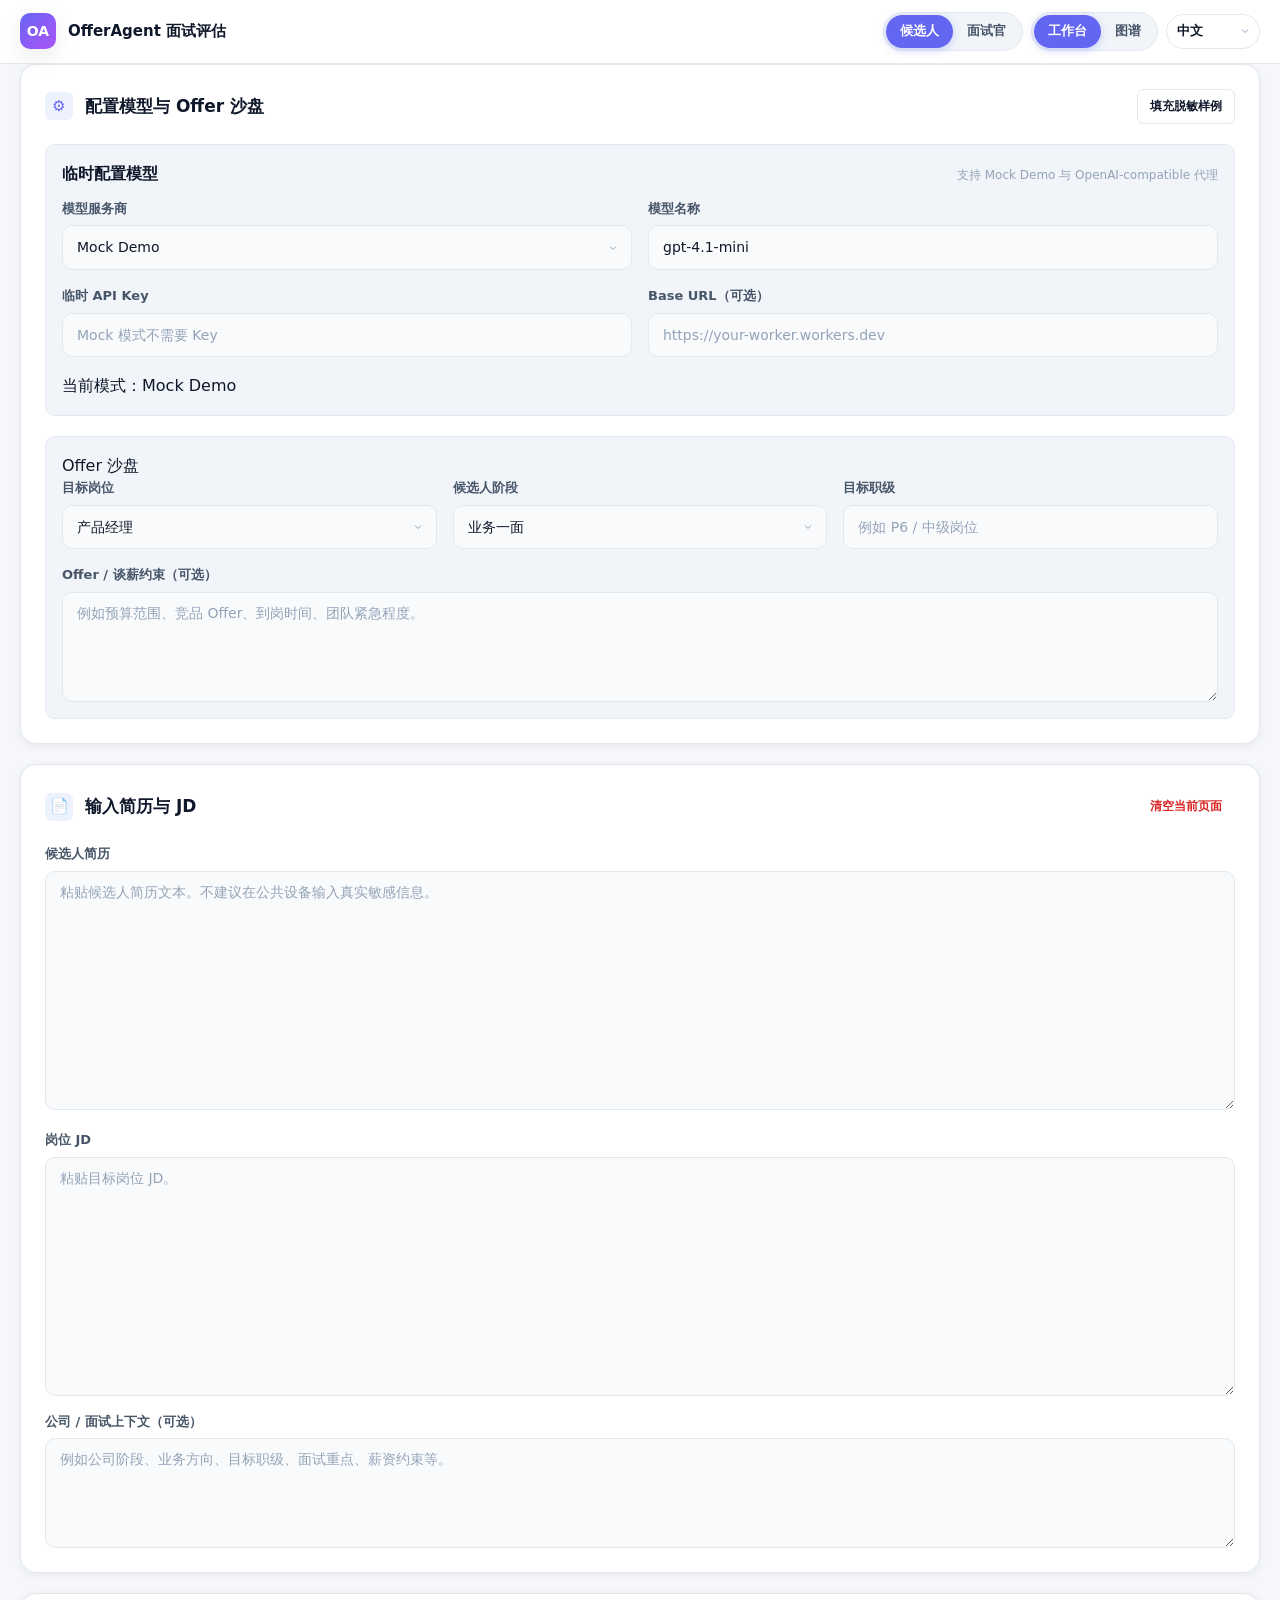
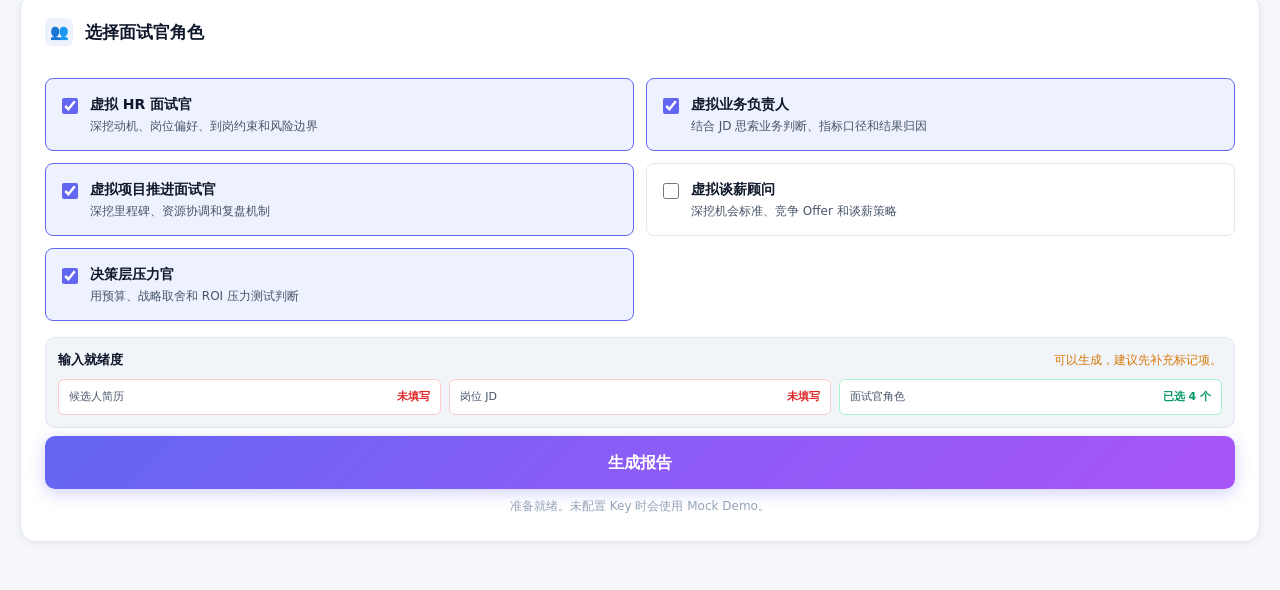
==== apps/web/index.html @ 9bee2e74 "fix: complete unified language projection" ====
<!doctype html>
<html lang="zh-CN" data-theme="light">
  <head>
    <meta charset="utf-8" />
    <meta name="viewport" content="width=device-width, initial-scale=1" />
    <title>OfferAgent 面试评估</title>
    <meta
      name="description"
      content="OfferAgent redesigned workspace for candidate preparation, interviewer evaluation, evidence graph, virtual committee, feedback, and offer simulation."
    />
    <link rel="stylesheet" href="./styles.css?v=web-20260710-4" />
  </head>
  <body data-page-mode="candidate">
    <div class="app page view-workbench">
      <header class="header">
        <div class="header-brand brand">
          <div class="header-logo brand-mark">OA</div>
          <div class="header-title">
            <strong>OfferAgent 面试评估</strong>
            <span>Offer 沙盘 + 面试官视角库</span>
          </div>
        </div>

        <div class="header-actions">
          <div class="segmented audience-switch" role="tablist" aria-label="受众">
            <button class="active" type="button" data-audience-mode="candidate" aria-selected="true">候选人</button>
            <button type="button" data-audience-mode="interviewer" aria-selected="false">面试官</button>
          </div>
          <div class="segmented view-switch" role="tablist" aria-label="工作区视图">
            <button class="active" type="button" data-workspace-view="workbench" aria-selected="true">工作台</button>
            <button type="button" data-workspace-view="graph" aria-selected="false">图谱</button>
          </div>
          <label class="language-switch" aria-label="语言">
            <select id="language" class="lang-select">
              <option value="zh">中文</option>
              <option value="en">English</option>
            </select>
          </label>
        </div>
      </header>

      <main class="main-content" id="mainContent">
        <section class="primary-col config-view" id="configView" aria-label="工作台">
          <div class="card config-card" id="step1Card">
            <div class="card-header">
              <div class="card-header-left">
                <div class="card-step-badge section-icon-badge" aria-hidden="true">⚙</div>
                <div>
                  <div class="card-title" id="config-card-title">配置模型与 Offer 沙盘</div>
                  <div class="card-subtitle" id="config-card-subtitle">选择模型服务，设置岗位目标、阶段和谈薪约束</div>
                </div>
              </div>
              <button id="mockBtn" class="btn btn-secondary btn-sm" type="button">填充脱敏样例</button>
            </div>
            <div class="card-body">
              <div class="model-sandbox-grid">
                <section class="sub-card config-panel" aria-label="临时配置模型">
                  <div class="model-panel-head">
                    <span id="config-title">临时配置模型</span>
                    <small id="config-panel-hint">支持 Mock Demo 与 OpenAI-compatible 代理</small>
                  </div>
                  <div class="form-row cols-2 compact-fields">
                    <label class="field">
                      <span class="field-label">模型服务商</span>
                      <select class="field-select" id="provider">
                        <option value="mock">Mock Demo</option>
                        <option value="openai">OpenAI 官方接口</option>
                        <option value="deepseek">DeepSeek 官方接口</option>
                        <option value="qwen">通义千问 / DashScope</option>
                        <option value="kimi">Kimi / Moonshot</option>
                        <option value="custom">代理 / 自定义接口</option>
                      </select>
                    </label>
                    <label class="field">
                      <span class="field-label">模型名称</span>
                      <input class="field-input" id="model" type="text" value="gpt-4.1-mini" autocomplete="off" />
                    </label>
                    <label class="field">
                      <span class="field-label">临时 API Key</span>
                      <input class="field-input" id="apiKey" type="password" placeholder="Mock 模式不需要 Key" autocomplete="off" spellcheck="false" />
                    </label>
                    <label class="field">
                      <span class="field-label">Base URL（可选）</span>
                      <input class="field-input" id="baseUrl" type="url" placeholder="https://your-worker.workers.dev" autocomplete="off" spellcheck="false" />
                    </label>
                  </div>
                  <div class="mode-indicator" id="modelMode">当前模式：Mock Demo</div>
                </section>

                <section class="sub-card sandbox-panel sub-panel" aria-label="Offer 沙盘">
                  <div class="sub-panel-head">
                    <span>Offer 沙盘</span>
                    <small>模拟面试推进、录用风险和谈薪约束</small>
                  </div>
                  <div class="form-row cols-3 compact-fields">
                    <label class="field">
                      <span class="field-label">目标岗位</span>
                      <select class="field-select" id="targetRole">
                        <option value="product_manager">产品经理</option>
                        <option value="developer">开发人员</option>
                        <option value="technical_support">技术支持人员</option>
                        <option value="sales">销售人员</option>
                      </select>
                    </label>
                    <label class="field">
                      <span class="field-label">候选人阶段</span>
                      <select class="field-select" id="candidateStage">
                        <option value="初筛">初筛</option>
                        <option value="业务一面" selected>业务一面</option>
                        <option value="业务终面">业务终面</option>
                        <option value="Offer 前">Offer 前</option>
                      </select>
                    </label>
                    <label class="field">
                      <span class="field-label">目标职级</span>
                      <input class="field-input" id="targetLevel" type="text" placeholder="例如 P6 / 中级岗位" autocomplete="off" />
                    </label>
                  </div>
                  <label class="field">
                    <span class="field-label">Offer / 谈薪约束（可选）</span>
                    <textarea class="field-textarea" id="offerConstraints" rows="3" placeholder="例如预算范围、竞品 Offer、到岗时间、团队紧急程度。"></textarea>
                  </label>
                </section>
              </div>
            </div>
          </div>

          <div class="card input-card" id="step2Card">
            <div class="card-header">
              <div class="card-header-left">
                <div class="card-step-badge section-icon-badge" aria-hidden="true">📄</div>
                <div>
                  <div class="card-title" id="input-title">输入简历与 JD</div>
                  <div class="card-subtitle" id="input-card-subtitle">候选人简历与岗位 JD 左右布局，便于对照补充</div>
                </div>
              </div>
              <button id="clearBtn" class="btn btn-ghost btn-sm btn-danger" type="button">清空当前页面</button>
            </div>
            <div class="card-body">
              <div class="resume-jd-grid">
                <label class="field">
                  <span class="field-label">候选人简历</span>
                  <textarea class="field-textarea tall" id="resume" rows="10" placeholder="粘贴候选人简历文本。不建议在公共设备输入真实敏感信息。"></textarea>
                </label>
                <label class="field">
                  <span class="field-label">岗位 JD</span>
                  <textarea class="field-textarea tall" id="jobDescription" rows="10" placeholder="粘贴目标岗位 JD。"></textarea>
                </label>
              </div>
              <label class="field context-field">
                <span class="field-label">公司 / 面试上下文（可选）</span>
                <textarea class="field-textarea" id="companyContext" rows="3" placeholder="例如公司阶段、业务方向、目标职级、面试重点、薪资约束等。"></textarea>
              </label>
            </div>
          </div>

          <div class="card skill-card-wrap" id="step3Card">
            <div class="card-header">
              <div class="card-header-left">
                <div class="card-step-badge section-icon-badge" aria-hidden="true">👥</div>
                <div>
                  <div class="card-title" id="skill-card-title">选择面试官角色</div>
                  <div class="card-subtitle" id="skill-card-subtitle">勾选需要参与评估的虚拟面试官，不同角色提供不同视角的追问</div>
                </div>
              </div>
            </div>
            <div class="card-body">
              <div class="skill-grid" id="skillGrid">
                <label class="skill-card skill-card-item selected"><input class="skill-toggle" type="checkbox" value="hr" checked /><span class="skill-card-body"><strong>虚拟 HR 面试官</strong><small>深挖动机、岗位偏好、到岗约束和风险边界</small></span></label>
                <label class="skill-card skill-card-item selected"><input class="skill-toggle" type="checkbox" value="business" checked /><span class="skill-card-body"><strong>虚拟业务负责人</strong><small>结合 JD 思索业务判断、指标口径和结果归因</small></span></label>
                <label class="skill-card skill-card-item selected"><input class="skill-toggle" type="checkbox" value="project" checked /><span class="skill-card-body"><strong>虚拟项目推进面试官</strong><small>深挖里程碑、资源协调和复盘机制</small></span></label>
                <label class="skill-card skill-card-item"><input class="skill-toggle" type="checkbox" value="negotiation" /><span class="skill-card-body"><strong>虚拟谈薪顾问</strong><small>深挖机会标准、竞争 Offer 和谈薪策略</small></span></label>
                <label class="skill-card skill-card-item selected"><input class="skill-toggle" type="checkbox" value="decision" checked /><span class="skill-card-body"><strong>决策层压力官</strong><small>用预算、战略取舍和 ROI 压力测试判断</small></span></label>
              </div>
              <div class="generate-row">
                <div id="inputReadiness" class="input-readiness" aria-live="polite"></div>
                <button id="generateBtn" class="btn btn-primary btn-lg" type="button">生成报告</button>
                <p id="status" class="status" role="status">准备就绪。未配置 Key 时会使用 Mock Demo。</p>
              </div>
            </div>
          </div>
        </section>

        <section class="primary-col results-view" id="resultsView" aria-label="图谱与报告" style="display:none">
          <div class="tabs result-tabs" id="resultTabs" role="tablist" aria-label="结果视图">
            <button class="tab-btn active" type="button" data-result-view="report" aria-selected="true"><span class="tab-icon" aria-hidden="true">📝</span><span class="tab-label">报告预览</span></button>
            <button class="tab-btn" type="button" data-result-view="graph" aria-selected="false"><span class="tab-icon" aria-hidden="true">🔗</span><span class="tab-label">证据图谱</span></button>
            <button class="tab-btn" type="button" data-result-view="panel" aria-selected="false"><span class="tab-icon" aria-hidden="true">💬</span><span class="tab-label">虚拟委员会</span></button>
            <button class="tab-btn" type="button" data-result-view="summary" aria-selected="false"><span class="tab-icon" aria-hidden="true">📊</span><span class="tab-label">结果摘要</span></button>
          </div>

          <div class="results-grid">
            <section class="card result-panel report-panel active" data-panel="report" aria-labelledby="report-title">
              <div class="card-header report-head">
                <div class="card-header-left">
                  <div class="card-step-badge icon-badge" aria-hidden="true">📝</div>
                  <div>
                    <div class="card-title" id="report-title">评估报告</div>
                    <div class="card-subtitle">可从图谱节点、委员会发言弹窗追溯到报告段落</div>
                  </div>
                </div>
                <span id="runBadge" class="badge badge-info">尚未生成</span>
              </div>
              <div id="reportProgress" class="stream-progress report-progress" aria-label="报告生成进度"></div>
              <article id="report" class="report report-content empty" aria-live="polite">
                <div class="empty-state">
                  <span class="empty-mark">OA</span>
                  <h3>等待生成评估报告</h3>
                  <p>点击生成报告后会立即切换到图谱页面，生成完成后自动补齐报告、图谱、委员会和评分表。</p>
                </div>
              </article>
            </section>

            <section class="card result-panel graph-panel" data-panel="graph" aria-labelledby="graph-title">
              <div class="card-header graph-head">
                <div class="card-header-left">
                  <div class="card-step-badge icon-badge" aria-hidden="true">🔗</div>
                  <div>
                    <div class="card-title" id="graph-title">证据关系图谱</div>
                    <div class="card-subtitle">节点点击使用弹窗查看详情，并保留报告追溯能力</div>
                  </div>
                </div>
              </div>
              <section id="evidenceGraph" class="evidence-graph empty" aria-label="证据关系图谱"></section>
            </section>

            <section class="card result-panel panel-panel" data-panel="panel" aria-labelledby="virtual-panel-title">
              <div class="card-header">
                <div class="card-header-left">
                  <div class="card-step-badge icon-badge" aria-hidden="true">💬</div>
                  <div>
                    <div class="card-title" id="virtual-panel-title">虚拟委员会</div>
                    <div class="card-subtitle">纯文本流式讨论，发言和主持人总结可追溯</div>
                  </div>
                </div>
                <em id="virtualPanelChatStatus" class="badge badge-info">Waiting</em>
              </div>
              <div id="virtualPanelChat" class="virtual-panel-chat-body" aria-live="polite"></div>
            </section>

            <section class="card result-panel summary-panel" data-panel="summary" aria-labelledby="decision-summary-title">
              <div class="card-header">
                <div class="card-header-left">
                  <div class="card-step-badge icon-badge" aria-hidden="true">📊</div>
                  <div>
                    <div class="card-title" id="decision-summary-title">结果摘要</div>
                    <div class="card-subtitle">Offer 概率、证据缺口、反馈影响和阶段状态</div>
                  </div>
                </div>
                <div class="top-export-bar summary-export-actions" aria-label="导出报告">
                  <button id="downloadMdBtn" class="btn btn-secondary btn-sm" type="button" disabled hidden>导出候选人报告</button>
                  <button id="downloadInterviewerBtn" class="btn btn-secondary btn-sm" type="button" disabled hidden>导出面试官报告</button>
                  <button id="downloadOfferBtn" class="btn btn-secondary btn-sm" type="button" disabled hidden>导出 Offer 推演</button>
                </div>
              </div>
              <div id="decisionSummary" class="decision-summary empty" aria-live="polite"></div>
            </section>
          </div>
        </section>

        <aside class="secondary-col" id="sidebar" aria-label="侧边栏">
          <section class="card scorecard-card" id="scorecardCard" aria-labelledby="interviewer-scorecard-title">
            <div class="card-header compact-header">
              <div class="card-header-left">
                <div class="card-step-badge section-icon-badge" aria-hidden="true">📋</div>
                <div class="card-title" id="interviewer-scorecard-title">面试官评分表</div>
              </div>
              <span id="interviewerScorecardStatus" class="badge badge-info">待生成</span>
            </div>
            <div id="interviewerScorecard" class="interviewer-scorecard empty" aria-live="polite"></div>
          </section>

          <section class="card feedback-panel" id="feedbackCard" aria-labelledby="feedback-title">
            <div class="card-header compact-header">
              <div class="card-header-left">
                <div class="card-step-badge section-icon-badge feedback-icon-badge" aria-hidden="true">✍</div>
                <div>
                  <div class="card-title" id="feedback-title">人工反馈</div>
                </div>
              </div>
              <span class="badge badge-warn run-badge">仅当前页面有效</span>
            </div>
            <div class="feedback-form">
              <div class="form-row cols-2 compact-fields">
                <label class="field"><span class="field-label">是否同意系统判断</span><select class="field-select" id="feedbackAgreement"><option value="未反馈">未反馈</option><option value="同意">同意</option><option value="部分同意">部分同意</option><option value="不同意">不同意</option></select></label>
                <label class="field"><span class="field-label">追问是否可采用</span><select class="field-select" id="feedbackQuestionUse"><option value="未反馈">未反馈</option><option value="采用">采用</option><option value="改写采用">改写采用</option><option value="未采用">未采用</option></select></label>
                <label class="field"><span class="field-label">不同意原因</span><select class="field-select" id="feedbackDisagreementReason"><option value="未反馈">未反馈</option><option value="证据不足">证据不足</option><option value="权重不同">权重不同</option><option value="岗位理解不同">岗位理解不同</option><option value="系统误判">系统误判</option></select></label>
                <label class="field"><span class="field-label">证据是否充分</span><select class="field-select" id="feedbackEvidenceSufficiency"><option value="未反馈">未反馈</option><option value="充分">充分</option><option value="部分充分">部分充分</option><option value="不充分">不充分</option></select></label>
                <label class="field wide-field"><span class="field-label">面试后是否验证风险</span><select class="field-select" id="feedbackRiskValidation"><option value="未反馈">未反馈</option><option value="已证实">已证实</option><option value="已推翻">已推翻</option><option value="仍待验证">仍待验证</option></select></label>
              </div>
              <div class="feedback-notes-row">
                <label class="field feedback-notes"><span class="field-label">人工补充意见</span><textarea class="field-textarea" id="feedbackNotes" rows="4" placeholder="记录面试官的人工判断、新风险或需要写入报告的问题。"></textarea></label>
                <button id="appendFeedbackBtn" class="btn btn-primary feedback-append-btn" type="button" disabled>把反馈写入报告</button>
              </div>
            </div>
          </section>
        </aside>
      </main>
    </div>

    <script src="./src/domain-data.js?v=web-20260710-2"></script>
    <script src="./src/skill-registry.js?v=web-20260710-1"></script>
    <script src="./src/run-cache.js?v=web-20260710-2"></script>
    <script src="./src/input-readiness.js?v=web-20260710-1"></script>
    <script src="./src/i18n.js?v=web-20260710-5"></script>
    <script src="./src/localization-mappers.js?v=web-20260710-4"></script>
    <script src="./src/virtual-panel.js?v=web-20260710-2"></script>
    <script src="./src/evidence-graph.js?v=web-20260710-2"></script>
    <script src="./src/localized-run-view.js?v=web-20260710-5"></script>
    <script src="./src/graph-view.js?v=web-20260710-4"></script>
    <script src="./src/panel-view.js?v=web-20260710-1"></script>
    <script src="./src/report-builders.js?v=web-20260710-3"></script>
    <script src="./src/reports-view.js?v=web-20260710-5"></script>
    <script src="./src/model-client.js?v=web-20260710-6"></script>
    <script src="./src/report-export-template.js?v=web-20260710-2"></script>
    <script src="./src/pdf-export.js?v=web-20260710-1"></script>
    <script src="./src/feedback-engine.js?v=web-20260710-1"></script>
    <script src="./src/assessment-rules.js?v=web-20260710-1"></script>
    <script src="./src/report-content-helpers.js?v=web-20260710-2"></script>
    <script src="./src/evaluation-engine.js?v=web-20260710-1"></script>
    <script src="./app.js?v=web-20260710-18"></script>
  </body>
</html>
---- apps/web/styles.css ----
﻿/* ============= DESIGN TOKENS ============= */
    :root {
      --font-sans: Inter, ui-sans-serif, system-ui, -apple-system, "Microsoft YaHei", sans-serif;
      --font-mono: "SF Mono", "Cascadia Code", "Fira Code", monospace;
      
      /* Spacing */
      --space-1: 4px; --space-2: 8px; --space-3: 12px; --space-4: 16px;
      --space-5: 20px; --space-6: 24px; --space-8: 32px; --space-10: 40px; --space-12: 48px;
      
      /* Radius */
      --radius-sm: 6px; --radius-md: 10px; --radius-lg: 16px; --radius-xl: 20px; --radius-full: 999px;
      
      /* Shadows */
      --shadow-xs: 0 1px 2px rgba(0,0,0,0.04);
      --shadow-sm: 0 2px 8px rgba(0,0,0,0.06);
      --shadow-md: 0 8px 24px rgba(0,0,0,0.08);
      --shadow-lg: 0 16px 48px rgba(0,0,0,0.1);

      /* Default light theme. The static app does not run the template's inline theme manager. */
      --bg: #f5f7fb;
      --bg-card: #ffffff;
      --bg-card-hover: #fafbfd;
      --bg-input: #f8fafc;
      --bg-subtle: #f1f5f9;
      --bg-overlay: rgba(255,255,255,0.92);
      --text: #0f172a;
      --text-secondary: #475569;
      --text-muted: #94a3b8;
      --border: #e2e8f0;
      --border-focus: #6366f1;
      --accent: #6366f1;
      --accent-hover: #4f46e5;
      --accent-soft: #eef2ff;
      --success: #059669;
      --success-soft: #ecfdf5;
      --warn: #d97706;
      --warn-soft: #fffbeb;
      --danger: #dc2626;
      --danger-soft: #fef2f2;
      --info: #0284c7;
      --info-soft: #f0f9ff;
      --gradient-brand: linear-gradient(135deg, #6366f1 0%, #8b5cf6 50%, #a855f7 100%);
      --gradient-card: linear-gradient(135deg, #f8fafc 0%, #f1f5f9 100%);
    }

    /* Light Theme */
    [data-theme="light"] {
      --bg: #f5f7fb;
      --bg-card: #ffffff;
      --bg-card-hover: #fafbfd;
      --bg-input: #f8fafc;
      --bg-subtle: #f1f5f9;
      --bg-overlay: rgba(255,255,255,0.92);
      --text: #0f172a;
      --text-secondary: #475569;
      --text-muted: #94a3b8;
      --border: #e2e8f0;
      --border-focus: #6366f1;
      --accent: #6366f1;
      --accent-hover: #4f46e5;
      --accent-soft: #eef2ff;
      --success: #059669;
      --success-soft: #ecfdf5;
      --warn: #d97706;
      --warn-soft: #fffbeb;
      --danger: #dc2626;
      --danger-soft: #fef2f2;
      --info: #0284c7;
      --info-soft: #f0f9ff;
      --gradient-brand: linear-gradient(135deg, #6366f1 0%, #8b5cf6 50%, #a855f7 100%);
      --gradient-card: linear-gradient(135deg, #f8fafc 0%, #f1f5f9 100%);
    }

    /* Dark Theme */
    [data-theme="dark"] {
      --bg: #0b0f19;
      --bg-card: #1a2236;
      --bg-card-hover: #243049;
      --bg-input: #141b2d;
      --bg-subtle: #202b42;
      --bg-overlay: rgba(10,14,23,0.96);
      --text: #ffffff;
      --text-secondary: #e2e8f0;
      --text-muted: #b0b8c7;
      --border: #475569;
      --border-focus: #a5b4fc;
      --accent: #8b9cff;
      --accent-hover: #a5b4fc;
      --accent-soft: rgba(139,156,255,0.20);
      --success: #4ade80;
      --success-soft: rgba(74,222,128,0.18);
      --warn: #fbbf24;
      --warn-soft: rgba(251,191,36,0.18);
      --danger: #fb7185;
      --danger-soft: rgba(251,113,133,0.18);
      --info: #7dd3fc;
      --info-soft: rgba(125,211,252,0.18);
      --gradient-brand: linear-gradient(135deg, #8b9cff 0%, #b794f6 50%, #d8b4fe 100%);
      --gradient-card: linear-gradient(135deg, #1a2236 0%, #243049 100%);
    }

    @media (prefers-color-scheme: dark) {
      :root:not([data-theme="light"]) {
        --bg: #0b0f19;
        --bg-card: #1a2236;
        --bg-card-hover: #243049;
        --bg-input: #141b2d;
        --bg-subtle: #202b42;
        --bg-overlay: rgba(10,14,23,0.96);
        --text: #ffffff;
        --text-secondary: #e2e8f0;
        --text-muted: #b0b8c7;
        --border: #475569;
        --border-focus: #a5b4fc;
        --accent: #8b9cff;
        --accent-hover: #a5b4fc;
        --accent-soft: rgba(139,156,255,0.20);
        --success: #4ade80;
        --success-soft: rgba(74,222,128,0.18);
        --warn: #fbbf24;
        --warn-soft: rgba(251,191,36,0.18);
        --danger: #fb7185;
        --danger-soft: rgba(251,113,133,0.18);
        --info: #7dd3fc;
        --info-soft: rgba(125,211,252,0.18);
        --gradient-brand: linear-gradient(135deg, #8b9cff 0%, #b794f6 50%, #d8b4fe 100%);
        --gradient-card: linear-gradient(135deg, #1a2236 0%, #243049 100%);
      }
    }

    /* ============= RESET & BASE ============= */
    *, *::before, *::after { box-sizing: border-box; margin: 0; padding: 0; }
    html { scroll-behavior: smooth; }
    body {
      font-family: var(--font-sans);
      background: var(--bg);
      color: var(--text);
      line-height: 1.6;
      min-height: 100vh;
      transition: background 0.3s ease, color 0.3s ease;
    }
    button, input, select, textarea { font: inherit; }
    img, svg { display: block; max-width: 100%; }
    a { color: var(--accent); text-decoration: none; }
    a:hover { text-decoration: underline; }

    /* ============= LAYOUT ============= */
    .app { max-width: 1400px; margin: 0 auto; padding: 0 var(--space-5); }
    
    /* ============= HEADER ============= */
    .header {
      position: sticky; top: 0; z-index: 100;
      display: flex; align-items: center; gap: var(--space-4);
      padding: var(--space-3) var(--space-5);
      margin: 0 calc(-1 * var(--space-5));
      background: var(--bg-overlay);
      backdrop-filter: blur(20px);
      border-bottom: 1px solid var(--border);
      transition: background 0.3s ease;
    }
    .header-brand {
      display: flex; align-items: center; gap: var(--space-3);
      flex-shrink: 0;
    }
    .header-logo {
      width: 36px; height: 36px; border-radius: var(--radius-md);
      background: var(--gradient-brand);
      display: grid; place-items: center;
      color: #fff; font-weight: 900; font-size: 14px;
      box-shadow: 0 4px 12px rgba(99,102,241,0.3);
    }
    .header-title strong { display: block; font-size: 15px; line-height: 1.2; color: var(--text); }
    .header-title span { display: none; }
    
    .header-actions { display: flex; align-items: center; gap: var(--space-2); margin-left: auto; }
    
    /* Theme Toggle */
    .theme-toggle {
      display: inline-flex; align-items: center; background: var(--bg-subtle);
      border: 1px solid var(--border); border-radius: var(--radius-full); padding: 2px;
    }
    .theme-toggle button {
      padding: 6px 10px; border-radius: var(--radius-full); border: 0;
      background: transparent; color: var(--text-secondary); cursor: pointer;
      font-size: 13px; font-weight: 600; transition: all 0.2s ease; display: flex; align-items: center; gap: 4px;
    }
    .theme-toggle button.active { background: var(--bg-card); color: var(--text); box-shadow: var(--shadow-xs); }
    .theme-toggle button:hover:not(.active) { color: var(--text); }

    /* Segmented Controls */
    .segmented {
      display: inline-flex; align-items: center; background: var(--bg-subtle);
      border: 1px solid var(--border); border-radius: var(--radius-full); padding: 2px;
    }
    .segmented button {
      padding: 6px 14px; border-radius: var(--radius-full); border: 0;
      background: transparent; color: var(--text-secondary); cursor: pointer;
      font-size: 13px; font-weight: 600; transition: all 0.2s ease; white-space: nowrap;
    }
    .segmented button.active { background: var(--accent); color: #fff; box-shadow: 0 2px 8px rgba(99,102,241,0.3); }

    .lang-select {
      padding: 6px 28px 6px 10px; border-radius: var(--radius-full); border: 1px solid var(--border);
      background: var(--bg-card); color: var(--text); font-size: 13px; font-weight: 600; cursor: pointer;
      appearance: none; background-image: url("data:image/svg+xml,%3Csvg xmlns='http://www.w3.org/2000/svg' width='12' height='12' viewBox='0 0 24 24' fill='none' stroke='%2394a3b8' stroke-width='2'%3E%3Cpath d='m6 9 6 6 6-6'/%3E%3C/svg%3E");
      background-repeat: no-repeat; background-position: right 8px center;
    }

    /* ============= STEP INDICATOR ============= */
    .steps { display: flex; gap: var(--space-2); padding: var(--space-5) 0 var(--space-4); overflow-x: auto; }
    .step-dot {
      display: flex; align-items: center; gap: var(--space-2); flex-shrink: 0;
      padding: var(--space-2) var(--space-4); border-radius: var(--radius-full);
      background: var(--bg-card); border: 1px solid var(--border); cursor: pointer;
      font-size: 13px; font-weight: 600; color: var(--text-secondary); transition: all 0.2s ease;
    }
    .step-dot .num {
      width: 26px; height: 26px; border-radius: 50%; display: grid; place-items: center;
      background: var(--bg-subtle); color: var(--text-muted); font-size: 12px; font-weight: 800;
      transition: all 0.3s ease;
    }
    .step-dot.active { border-color: var(--accent); color: var(--accent); background: var(--accent-soft); }
    .step-dot.active .num { background: var(--accent); color: #fff; }
    .step-dot.done { border-color: var(--success); color: var(--success); }
    .step-dot.done .num { background: var(--success); color: #fff; }

    /* ============= MAIN CONTENT ============= */
    .main-content { display: grid; grid-template-columns: minmax(0, 1fr) 420px; gap: var(--space-5); padding-bottom: var(--space-12); }
    @media (max-width: 1080px) { .main-content { grid-template-columns: 1fr; } }
    
    .primary-col { display: flex; flex-direction: column; gap: var(--space-5); }
    .secondary-col { display: flex; flex-direction: column; gap: var(--space-5); position: sticky; top: 80px; align-self: start; }
    @media (max-width: 1080px) { .secondary-col { position: static; } }

    /* ============= CARDS ============= */
    .card {
      background: var(--bg-card); border: 1px solid var(--border);
      border-radius: var(--radius-lg); padding: var(--space-6);
      box-shadow: var(--shadow-sm);
      transition: background 0.3s ease, border-color 0.3s ease, box-shadow 0.2s ease;
    }
    .card:hover { box-shadow: var(--shadow-md); }
    .card-header {
      display: flex; align-items: center; justify-content: space-between;
      margin-bottom: var(--space-5); cursor: pointer; user-select: none;
    }
    .card-header-left { display: flex; align-items: center; gap: var(--space-3); }
    .card-step-badge {
      display: inline-flex; align-items: center; justify-content: center;
      width: 28px; height: 28px; border-radius: var(--radius-sm);
      background: var(--accent-soft); color: var(--accent); font-size: 12px; font-weight: 800;
    }
    .card-step-badge.section-icon-badge {
      font-size: 15px;
      line-height: 1;
      font-weight: 700;
    }
    .card-step-badge.icon-badge {
      width: 26px; height: 26px; border-radius: 8px;
      background: var(--bg-subtle); color: var(--text);
      font-size: 15px; line-height: 1; border: 1px solid var(--border);
    }
    .card-title { font-size: 17px; font-weight: 700; color: var(--text); }
    .card-subtitle { display: none; }
    .card-collapse-icon { color: var(--text-muted); font-size: 18px; transition: transform 0.3s ease; width: 24px; text-align: center; }
    .card.collapsed .card-collapse-icon { transform: rotate(-90deg); }
    .card-body { overflow: hidden; transition: max-height 0.4s ease, opacity 0.3s ease; }
    .card.collapsed .card-body { max-height: 0 !important; opacity: 0; }

    /* ============= FORM ELEMENTS ============= */
    .form-row { display: grid; gap: var(--space-4); margin-bottom: var(--space-4); }
    .form-row.cols-2 { grid-template-columns: 1fr 1fr; }
    .form-row.cols-3 { grid-template-columns: 1fr 1fr 1fr; }
    @media (max-width: 640px) { .form-row.cols-2, .form-row.cols-3 { grid-template-columns: 1fr; } }
    
    .field { display: flex; flex-direction: column; gap: 6px; }
    .field-label { font-size: 13px; font-weight: 700; color: var(--text-secondary); }
    .field-input, .field-select, .field-textarea {
      width: 100%; padding: 10px 14px; border: 1.5px solid var(--border); border-radius: var(--radius-md);
      background: var(--bg-input); color: var(--text); font-size: 14px;
      transition: all 0.2s ease; outline: none;
    }
    .field-textarea { min-height: 110px; resize: vertical; line-height: 1.6; }
    .field-input:focus, .field-select:focus, .field-textarea:focus {
      border-color: var(--border-focus); box-shadow: 0 0 0 3px rgba(99,102,241,0.12); background: var(--bg-card);
    }
    .field-input::placeholder, .field-textarea::placeholder { color: var(--text-muted); }
    .field-select {
      appearance: none; cursor: pointer;
      background-image: url("data:image/svg+xml,%3Csvg xmlns='http://www.w3.org/2000/svg' width='12' height='12' viewBox='0 0 24 24' fill='none' stroke='%2394a3b8' stroke-width='2'%3E%3Cpath d='m6 9 6 6 6-6'/%3E%3C/svg%3E");
      background-repeat: no-repeat; background-position: right 12px center; padding-right: 36px;
    }

    /* ============= BUTTONS ============= */
    .btn {
      display: inline-flex; align-items: center; justify-content: center; gap: 6px;
      padding: 10px 20px; border-radius: var(--radius-md); font-size: 14px; font-weight: 700;
      border: 0; cursor: pointer; transition: all 0.2s ease; white-space: nowrap;
    }
    .btn:disabled { opacity: 0.5; cursor: not-allowed; }
    .btn-primary { background: var(--gradient-brand); color: #fff; box-shadow: 0 4px 16px rgba(99,102,241,0.3); }
    .btn-primary:hover:not(:disabled) { transform: translateY(-1px); box-shadow: 0 6px 20px rgba(99,102,241,0.4); }
    .btn-secondary { background: var(--bg-card); border: 1.5px solid var(--border); color: var(--text); }
    .btn-secondary:hover:not(:disabled) { border-color: var(--accent); color: var(--accent); background: var(--accent-soft); }
    .btn-ghost { background: transparent; color: var(--text-secondary); }
    .btn-ghost:hover:not(:disabled) { background: var(--bg-subtle); color: var(--text); }
    .btn-danger { background: transparent; color: var(--danger); border: 1.5px solid transparent; }
    .btn-danger:hover:not(:disabled) { background: var(--danger-soft); border-color: var(--danger); }
    .btn-sm { padding: 6px 12px; font-size: 12px; border-radius: var(--radius-sm); }
    .btn-block { width: 100%; justify-content: center; }
    .btn-lg { padding: 14px 32px; font-size: 16px; border-radius: var(--radius-md); }

    /* ============= SKILL CARDS ============= */
    .skill-grid { display: grid; grid-template-columns: 1fr 1fr; gap: var(--space-3); }
    @media (max-width: 640px) { .skill-grid { grid-template-columns: 1fr; } }
    .skill-card-item {
      display: flex; align-items: flex-start; gap: var(--space-3);
      padding: 16px; border: 1.5px solid var(--border); border-radius: 8px;
      background: var(--bg-card); cursor: pointer; transition: all 0.2s ease;
    }
    .skill-card-item:hover { border-color: var(--accent); box-shadow: var(--shadow-sm); }
    .skill-card-item.selected { border-color: var(--accent); background: var(--accent-soft); }
    .skill-card-item input[type="checkbox"] {
      width: 16px; height: 16px; margin-top: 3px; flex-shrink: 0; accent-color: var(--accent);
    }
    .skill-card-body strong { display: block; font-size: 14px; color: var(--text); line-height: 1.3; }
    .skill-card-body small { display: block; margin-top: 4px; font-size: 12px; color: var(--text-secondary); line-height: 1.4; }

    /* ============= STATUS BADGE ============= */
    .badge {
      display: inline-flex; align-items: center; gap: 4px; padding: 4px 10px;
      border-radius: var(--radius-full); font-size: 11px; font-weight: 700;
    }
    .badge-success { background: var(--success-soft); color: var(--success); }
    .badge-warn { background: var(--warn-soft); color: var(--warn); }
    .badge-danger { background: var(--danger-soft); color: var(--danger); }
    .badge-info { background: var(--info-soft); color: var(--info); }

    /* ============= TABS ============= */
    .tabs { display: flex; gap: 2px; margin-bottom: var(--space-4); border-bottom: 2px solid var(--border); }
    .tab-btn {
      display: inline-flex; align-items: center; gap: 6px;
      padding: 8px 16px; border: 0; background: transparent; color: var(--text-muted);
      font-size: 14px; font-weight: 700; cursor: pointer; border-bottom: 2px solid transparent;
      margin-bottom: -2px; transition: all 0.2s ease;
    }
    .tab-icon {
      display: inline-flex; align-items: center; justify-content: center;
      width: 18px; height: 18px; font-size: 15px; line-height: 1;
      filter: grayscale(0.1);
    }
    .tab-label { line-height: 1; }
    .tab-btn:hover { color: var(--text); }
    .tab-btn.active { color: var(--accent); border-bottom-color: var(--accent); }
    .tab-panel { display: none; }
    .tab-panel.active { display: block; }

    /* ============= SUMMARY CARDS ============= */
    .summary-grid { display: grid; grid-template-columns: repeat(auto-fill, minmax(140px, 1fr)); gap: var(--space-3); }
    .summary-card {
      padding: var(--space-3) var(--space-4); border-radius: var(--radius-md);
      border: 1px solid var(--border); background: var(--bg-card);
    }
    .summary-card.good { border-color: #a7f3d0; background: var(--success-soft); }
    .summary-card.warn { border-color: #fde68a; background: var(--warn-soft); }
    .summary-card.info { border-color: #bae6fd; background: var(--info-soft); }
    .summary-card .sc-label { font-size: 10px; font-weight: 800; text-transform: uppercase; color: var(--text-muted); letter-spacing: 0.5px; }
    .summary-card .sc-value { font-size: 16px; font-weight: 800; margin-top: 2px; color: var(--text); }
    .summary-card .sc-desc { font-size: 12px; color: var(--text-secondary); margin-top: 2px; line-height: 1.3; }
.summary-card.good .sc-value { color: var(--success); }
.summary-card.warn .sc-value { color: var(--warn); }

    .decision-summary {
      display: flex;
      flex-direction: column;
      gap: var(--space-4);
      padding: var(--space-4);
      background: var(--bg-subtle);
      border-radius: var(--radius-md);
    }
    .decision-summary-grid {
      display: grid;
      grid-template-columns: repeat(auto-fit, minmax(180px, 1fr));
      gap: var(--space-3);
    }
    .decision-summary .summary-card {
      display: grid;
      gap: 4px;
      min-height: 0;
    }
    .decision-summary .summary-card span {
      color: var(--text-muted);
      font-size: 11px;
      font-weight: 900;
    }
    .decision-summary .summary-card strong {
      color: var(--text);
      font-size: 18px;
      font-weight: 900;
      line-height: 1.1;
    }
    .decision-summary .summary-card small {
      color: var(--text-secondary);
      font-size: 12px;
      line-height: 1.35;
    }
    .decision-summary .summary-card.good strong { color: var(--success); }
    .decision-summary .summary-card.warn strong { color: var(--warn); }
    .decision-summary .summary-card.info strong { color: var(--accent); }
    .decision-summary-section {
      display: grid;
      gap: var(--space-3);
      border: 1px solid var(--border);
      border-radius: var(--radius-md);
      background: var(--bg-card);
      padding: var(--space-4);
    }
    .decision-summary-section h4 {
      display: flex;
      align-items: center;
      gap: var(--space-2);
      margin: 0;
      color: var(--text);
      font-size: 16px;
      font-weight: 900;
      line-height: 1.2;
    }
    .decision-summary-section h4::before {
      content: "";
      display: block;
      width: 4px;
      height: 18px;
      border-radius: 2px;
      background: var(--accent);
    }
    .decision-summary-section .table-wrap {
      overflow-x: auto;
      border: 1px solid var(--border);
      border-radius: var(--radius-md);
    }
    .decision-summary-section table {
      width: 100%;
      border-collapse: collapse;
      font-size: 12px;
      background: var(--bg-card);
    }
    .decision-summary-section th {
      background: var(--bg-subtle);
      color: var(--text);
      font-size: 11px;
      font-weight: 900;
      padding: 9px 11px;
      text-align: left;
      white-space: nowrap;
    }
    .decision-summary-section td {
      border-top: 1px solid var(--border);
      color: var(--text-secondary);
      line-height: 1.45;
      padding: 9px 11px;
      vertical-align: top;
    }
    .decision-summary-section td.tone-good,
    .decision-summary-section .tone-good { color: var(--success) !important; font-weight: 800; }
    .decision-summary-section td.tone-warn,
    .decision-summary-section .tone-warn { color: var(--warn) !important; font-weight: 800; }
    .decision-summary-section td.tone-risk,
    .decision-summary-section .tone-risk { color: var(--danger) !important; font-weight: 800; }
    .decision-summary-section td:first-child {
      color: var(--text);
      font-weight: 800;
      white-space: nowrap;
    }

    /* ============= PROGRESS STEPS ============= */
    .progress-steps { display: grid; grid-template-columns: repeat(auto-fill, minmax(130px, 1fr)); gap: var(--space-2); }
    .prog-step {
      padding: var(--space-3); border: 1px solid var(--border); border-radius: var(--radius-md);
      background: var(--bg-subtle); display: flex; align-items: center; gap: var(--space-2);
    }
    .prog-step.done { border-color: #a7f3d0; background: var(--success-soft); }
    .prog-step .ps-num {
      width: 22px; height: 22px; border-radius: 50%; display: grid; place-items: center;
      background: var(--border); color: var(--text-muted); font-size: 10px; font-weight: 800; flex-shrink: 0;
    }
    .prog-step.done .ps-num { background: var(--success); color: #fff; }
    .prog-step .ps-title { font-size: 12px; font-weight: 700; color: var(--text); }
    .prog-step .ps-desc { font-size: 10px; color: var(--text-muted); }

    /* ============= GRAPH ============= */
    .graph-section { max-height: 500px; overflow-y: auto; }
    .graph-filters { display: flex; flex-wrap: wrap; gap: 6px; margin-bottom: var(--space-3); }
    .graph-filter-chip {
      padding: 4px 10px; border: 1px solid var(--border); border-radius: var(--radius-full);
      background: var(--bg-card); color: var(--text-secondary); font-size: 11px; font-weight: 700; cursor: pointer; transition: all 0.2s;
    }
    .graph-filter-chip.active, .graph-filter-chip:hover { border-color: var(--accent); background: var(--accent-soft); color: var(--accent); }
    
    .graph-columns { display: grid; grid-template-columns: 1fr 1fr 1fr; gap: var(--space-3); }
    @media (max-width: 900px) { .graph-columns { grid-template-columns: 1fr; } }
    .graph-col-title { font-size: 13px; font-weight: 800; color: var(--text); margin-bottom: var(--space-2); display: flex; align-items: center; gap: 6px; }
    .graph-col-title .dot { width: 8px; height: 8px; border-radius: 50%; }
    .graph-node {
      padding: var(--space-3); border-radius: var(--radius-md); background: var(--bg-card);
      border: 1px solid var(--border); border-left: 3px solid var(--text-muted);
      margin-bottom: var(--space-2); cursor: pointer; transition: all 0.2s ease;
      font-size: 12px;
    }
    .graph-node:hover { transform: translateX(2px); box-shadow: var(--shadow-sm); }
    .graph-node.type-job { border-left-color: #6366f1; }
    .graph-node.type-evidence { border-left-color: #10b981; }
    .graph-node.type-question { border-left-color: #0284c7; }
    .graph-node.type-risk { border-left-color: #ef4444; }
    .graph-node.type-offer { border-left-color: #f59e0b; }
    .graph-node.type-skill { border-left-color: #8b5cf6; }
    .graph-node .gn-badge {
      display: inline-block; padding: 1px 6px; border-radius: var(--radius-full);
      font-size: 9px; font-weight: 800; margin-bottom: 4px;
    }
    .graph-node .gn-badge.job { background: #eef2ff; color: #6366f1; }
    .graph-node .gn-badge.evidence { background: #ecfdf5; color: #10b981; }
    .graph-node .gn-badge.question { background: #f0f9ff; color: #0284c7; }
    .graph-node .gn-badge.risk { background: #fef2f2; color: #ef4444; }
    .graph-node .gn-badge.offer { background: #fffbeb; color: #f59e0b; }
    .graph-node .gn-badge.skill { background: #f5f3ff; color: #8b5cf6; }
    .graph-node .gn-title { font-weight: 700; color: var(--text); margin-bottom: 2px; }
    .graph-node .gn-desc { color: var(--text-secondary); font-size: 11px; line-height: 1.4; }
    .graph-node .gn-meta { color: var(--text-muted); font-size: 10px; margin-top: 4px; font-weight: 600; }

    /* ============= CHAT ============= */
    .chat-container { max-height: 400px; overflow-y: auto; display: flex; flex-direction: column; gap: var(--space-3); }
    .chat-msg {
      display: flex; gap: var(--space-3); padding: var(--space-3); border-radius: var(--radius-md);
      background: var(--bg-subtle); animation: fadeSlideIn 0.3s ease;
    }
    .chat-msg.system { background: var(--border); }
    .chat-msg.moderator { background: var(--bg-subtle); border: 1px solid var(--border); }
    .chat-avatar {
      width: 28px; height: 28px; border-radius: 50%; display: grid; place-items: center;
      font-size: 12px; font-weight: 800; flex-shrink: 0;
    }
    .chat-avatar.agent { background: var(--gradient-brand); color: #fff; }
    .chat-avatar.system { background: var(--text-muted); color: #fff; }
    .chat-avatar.moderator { background: #334155; color: #fff; }
    .chat-meta { display: flex; align-items: center; gap: var(--space-2); margin-bottom: 4px; }
    .chat-meta strong { font-size: 12px; color: var(--text); }
    .chat-meta span { font-size: 11px; color: var(--text-muted); }
    .chat-text { font-size: 12px; color: var(--text-secondary); line-height: 1.5; }
    .chat-tags { display: flex; flex-wrap: wrap; gap: 4px; margin-top: 6px; }
    .chat-tag {
      padding: 2px 8px; border-radius: var(--radius-full); font-size: 10px; font-weight: 700;
      background: var(--accent-soft); color: var(--accent); cursor: pointer; border: 0;
      transition: all 0.15s ease;
    }
    .chat-tag:hover { background: var(--accent); color: #fff; }

    /* ============= EVIDENCE CHAIN (Table View) ============= */
    .view-toggle {
      display: inline-flex; align-items: center; gap: 4px;
      background: var(--bg-subtle); border: 1px solid var(--border); border-radius: var(--radius-full); padding: 2px;
    }
    .view-toggle button {
      padding: 6px 14px; border-radius: var(--radius-full); border: 0; background: transparent;
      color: var(--text-secondary); font-size: 13px; font-weight: 700; cursor: pointer; transition: all 0.2s ease;
      display: inline-flex; align-items: center; gap: 4px;
    }
    .view-toggle button.active { background: var(--bg-card); color: var(--text); box-shadow: var(--shadow-xs); }
    .view-toggle button:hover:not(.active) { color: var(--text); }

    .evidence-chain { display: flex; flex-direction: column; gap: var(--space-3); }
    .evidence-row {
      display: grid; grid-template-columns: 1fr 28px 1fr 28px 1fr;
      align-items: stretch; gap: 0;
      border: 1px solid var(--border); border-radius: var(--radius-md); background: var(--bg-card);
      overflow: hidden; transition: all 0.2s ease;
    }
    .evidence-row:hover { border-color: var(--accent); box-shadow: var(--shadow-sm); }
    .evidence-row.has-risk { border-left: 3px solid var(--danger); }
    .evidence-row.has-warning { border-left: 3px solid var(--warn); }
    .evidence-row.matched { border-left: 3px solid var(--success); }
    .evidence-cell {
      padding: var(--space-3); display: flex; flex-direction: column; gap: 4px; min-height: 80px;
    }
    .evidence-cell:not(:last-child) { border-right: 1px dashed var(--border); }
    .evidence-cell .ec-label {
      font-size: 10px; font-weight: 800; color: var(--text-muted); text-transform: uppercase; letter-spacing: 0.5px;
    }
    .evidence-cell .ec-title { font-size: 13px; font-weight: 700; color: var(--text); line-height: 1.4; }
    .evidence-cell .ec-desc { font-size: 12px; color: var(--text-secondary); line-height: 1.4; }
    .evidence-cell .ec-meta { font-size: 11px; color: var(--text-muted); margin-top: auto; }
    .evidence-cell .ec-empty { font-size: 12px; color: var(--text-muted); font-style: italic; }
    .evidence-cell .ec-badge {
      align-self: flex-start; padding: 2px 8px; border-radius: var(--radius-full); font-size: 10px; font-weight: 700; margin-top: 4px;
    }
    .evidence-arrow {
      display: grid; place-items: center; background: var(--bg-subtle); color: var(--text-muted); font-size: 14px; font-weight: 700;
    }
    .evidence-row-header {
      display: flex; align-items: center; justify-content: space-between; gap: var(--space-2);
      padding: 10px 14px; background: var(--bg-subtle); border-bottom: 1px solid var(--border); cursor: pointer; user-select: none;
    }
    .evidence-row-header-left { display: flex; align-items: center; gap: var(--space-3); }
    .evidence-row-header-left .row-status {
      width: 8px; height: 8px; border-radius: 50%; flex-shrink: 0;
    }
    .evidence-row-header-title { font-size: 14px; font-weight: 700; color: var(--text); }
    .evidence-row-header-tags { display: flex; gap: 6px; flex-wrap: wrap; }
    .evidence-row-header .collapse-icon { color: var(--text-muted); transition: transform 0.3s ease; }
    .evidence-row.collapsed .collapse-icon { transform: rotate(-90deg); }
    .evidence-row-body { overflow: hidden; transition: max-height 0.3s ease; }
    .evidence-row.collapsed .evidence-row-body { max-height: 0 !important; }

    .node-detail {
      position: fixed; right: 20px; top: 90px; width: 360px; max-height: calc(100vh - 120px); overflow-y: auto;
      background: var(--bg-card); border: 1px solid var(--border); border-radius: var(--radius-lg); padding: var(--space-5);
      box-shadow: var(--shadow-lg); z-index: 90; transform: translateX(120%); transition: transform 0.3s ease;
    }
    .node-detail.open { transform: translateX(0); }
    .node-detail-header { display: flex; justify-content: space-between; align-items: flex-start; margin-bottom: var(--space-4); }
    .node-detail-close {
      width: 28px; height: 28px; border-radius: 50%; border: 1px solid var(--border); background: var(--bg-subtle);
      color: var(--text-secondary); cursor: pointer; display: grid; place-items: center; font-size: 16px; line-height: 1;
    }
    .node-detail-close:hover { background: var(--danger-soft); color: var(--danger); border-color: var(--danger); }
    .node-detail-meta { font-size: 12px; color: var(--text-muted); margin-bottom: 4px; }
    .node-detail-title { font-size: 16px; font-weight: 800; color: var(--text); margin-bottom: var(--space-3); }
    .node-detail-section { margin-bottom: var(--space-4); }
    .node-detail-section-title { font-size: 12px; font-weight: 800; color: var(--text-muted); margin-bottom: 6px; text-transform: uppercase; letter-spacing: 0.5px; }
    .node-detail-section p { font-size: 13px; color: var(--text-secondary); line-height: 1.6; }
    .node-detail-link { display: flex; align-items: center; gap: var(--space-2); padding: 8px 10px; border-radius: var(--radius-md); background: var(--bg-subtle); margin-bottom: 6px; font-size: 12px; color: var(--text); cursor: pointer; transition: all 0.15s; }
    .node-detail-link:hover { background: var(--accent-soft); color: var(--accent); }
    .node-detail-link .link-type { font-size: 9px; font-weight: 800; padding: 1px 6px; border-radius: var(--radius-full); background: var(--border); color: var(--text-muted); }

    @media (max-width: 900px) {
      .evidence-row { grid-template-columns: 1fr; }
      .evidence-cell:not(:last-child) { border-right: 0; border-bottom: 1px dashed var(--border); }
      .evidence-arrow { display: none; }
      .node-detail { width: calc(100vw - 40px); right: 20px; left: 20px; }
    }

    /* ============= CHAT SUMMARY ============= */
    .chat-summary {
      display: grid; grid-template-columns: 1fr 1fr 1fr; gap: var(--space-3); margin-bottom: var(--space-4);
      padding: var(--space-3); border-radius: var(--radius-md); background: var(--bg-subtle); border: 1px solid var(--border);
    }
    @media (max-width: 640px) { .chat-summary { grid-template-columns: 1fr; } }
    .chat-summary-item { text-align: center; }
    .chat-summary-item big { display: block; font-size: 24px; font-weight: 900; color: var(--accent); }
    .chat-summary-item span { font-size: 12px; color: var(--text-secondary); }
    .chat-conclusion {
      padding: var(--space-3) var(--space-4); border-radius: var(--radius-md); background: var(--accent-soft); border: 1px solid var(--border);
      margin-bottom: var(--space-4); font-size: 13px; color: var(--text); font-weight: 600; display: flex; gap: var(--space-3); align-items: flex-start;
    }
    .chat-conclusion .icon { font-size: 18px; flex-shrink: 0; }
    .chat-round-filter { display: flex; gap: 6px; margin-bottom: var(--space-3); flex-wrap: wrap; }
    .chat-round-filter button {
      padding: 4px 10px; border-radius: var(--radius-full); border: 1px solid var(--border); background: var(--bg-card);
      color: var(--text-secondary); font-size: 12px; font-weight: 700; cursor: pointer; transition: all 0.2s;
    }
    .chat-round-filter button.active, .chat-round-filter button:hover { border-color: var(--accent); background: var(--accent-soft); color: var(--accent); }
    .chat-msg.hidden { display: none; }

    /* ============= SCORECARD IMPROVEMENTS ============= */
    .scorecard-row { cursor: pointer; transition: all 0.2s ease; }
    .scorecard-row:hover { background: var(--bg-subtle); }
    .scorecard-row .sr-evidence { display: none; font-size: 12px; color: var(--text-secondary); margin-top: 5px; padding-top: 5px; border-top: 1px dashed var(--border); }
    .scorecard-row.expanded .sr-evidence { display: block; animation: fadeSlideIn 0.2s ease; }
    .scorecard-row .sr-expand-icon { color: var(--text-muted); font-size: 12px; transition: transform 0.2s ease; }
    .scorecard-row.expanded .sr-expand-icon { transform: rotate(180deg); }
    .offer-lifecycle { display: flex; flex-wrap: wrap; gap: 6px; margin-bottom: var(--space-3); }
    .offer-lifecycle span {
      padding: 4px 10px; border-radius: var(--radius-full); font-size: 11px; font-weight: 700;
      border: 1px solid var(--border); color: var(--text-muted);
    }
    .offer-lifecycle .done { border-color: #a7f3d0; background: var(--success-soft); color: var(--success); }
    .offer-lifecycle .active { border-color: #a5b4fc; background: var(--accent-soft); color: var(--accent); }
    .offer-scenarios { display: grid; grid-template-columns: 1fr 1fr 1fr; gap: var(--space-2); }
    @media (max-width: 640px) { .offer-scenarios { grid-template-columns: 1fr; } }
    .offer-scenario {
      padding: var(--space-3); border-radius: var(--radius-md); border: 1px solid var(--border);
      background: var(--bg-card); text-align: center;
    }
    .offer-scenario strong { display: block; font-size: 11px; color: var(--text-muted); font-weight: 700; }
    .offer-scenario big { display: block; font-size: 24px; font-weight: 900; margin: 4px 0; color: var(--accent); }
    .offer-scenario small { font-size: 11px; color: var(--text-secondary); line-height: 1.3; }

    /* ============= FEEDBACK SCORECARD ============= */
    .scorecard-list { display: flex; flex-direction: column; gap: 6px; }
    .scorecard-row {
      padding: 8px 10px; border-radius: var(--radius-sm); border: 1px solid var(--border);
      border-left: 3px solid var(--text-muted); background: var(--bg-card); font-size: 12px; line-height: 1.35;
    }
    .scorecard-row.scorecard-tone-good { border-left-color: var(--success); }
    .scorecard-row.scorecard-tone-warn { border-left-color: var(--warn); }
    .scorecard-row.scorecard-tone-risk { border-left-color: var(--danger); }
    .scorecard-row .sr-header { display: flex; justify-content: space-between; align-items: center; gap: 8px; min-width: 0; }
    .scorecard-row .sr-title { font-size: 13px; font-weight: 800; color: var(--text); white-space: nowrap; overflow: hidden; text-overflow: ellipsis; }
    .scorecard-row .sr-status { display: inline-flex; align-items: center; gap: 4px; font-size: 11px; color: var(--text-muted); font-weight: 700; white-space: nowrap; flex-shrink: 0; }
    .scorecard-row .sr-pill {
      display: inline-flex; align-items: center; min-height: 18px; padding: 2px 6px; border-radius: 999px;
      border: 1px solid transparent; font-size: 10px; font-weight: 900; line-height: 1;
    }
    .scorecard-row .sr-pill.tone-good { color: var(--success); background: var(--success-soft); border-color: rgba(16, 185, 129, 0.22); }
    .scorecard-row .sr-pill.tone-warn { color: var(--warn); background: var(--warn-soft); border-color: rgba(245, 158, 11, 0.24); }
    .scorecard-row .sr-pill.tone-risk { color: var(--danger); background: var(--danger-soft); border-color: rgba(239, 68, 68, 0.22); }
    .scorecard-row .sr-question {
      font-size: 12px; color: var(--text-secondary); margin: 3px 0 0; line-height: 1.35;
      display: -webkit-box; -webkit-line-clamp: 2; -webkit-box-orient: vertical; overflow: hidden;
    }
    .scorecard-row .sr-tag {
      border: 0; background: transparent; cursor: pointer; padding: 0; font-size: 11px; line-height: 1.2;
      color: var(--accent); font-weight: 800; margin-top: 3px; display: inline-block; font-style: normal;
    }
    .scorecard-row .sr-tag:hover,
    .scorecard-row .sr-tag:focus-visible {
      color: #4f46e5; text-decoration: underline; text-underline-offset: 3px; outline: none;
    }

    /* ============= REPORT ============= */
    .report-content { max-height: 600px; overflow-y: auto; padding: var(--space-4); background: var(--bg-subtle); border-radius: var(--radius-md); }
    .report-content h2 { font-size: 22px; margin-bottom: var(--space-4); color: var(--text); border-bottom: 1px solid var(--border); padding-bottom: var(--space-3); }
    .report-content h3 { font-size: 17px; margin: var(--space-5) 0 var(--space-3); color: var(--text); display: flex; align-items: center; gap: var(--space-2); }
    .report-content h3::before { content: ""; display: block; width: 4px; height: 18px; border-radius: 2px; background: var(--accent); }
    .report-content table { width: 100%; border-collapse: collapse; margin: var(--space-3) 0; font-size: 13px; border-radius: var(--radius-md); overflow: hidden; border: 1px solid var(--border); }
    .report-content th { background: var(--bg-subtle); color: var(--text); padding: 10px 12px; text-align: left; font-weight: 800; font-size: 12px; border-bottom: 1px solid var(--border); }
    .report-content td { padding: 10px 12px; border-bottom: 1px solid var(--border); color: var(--text-secondary); }
    .report-content tr:last-child td { border-bottom: 0; }
    .report-content .tone-good { color: var(--success); font-weight: 700; }
    .report-content .tone-warn { color: var(--warn); font-weight: 700; }
    .report-content .tone-risk { color: var(--danger); font-weight: 700; }

    /* ============= RESPONSIVE ============= */
    @media (max-width: 768px) {
      .header { flex-wrap: wrap; padding: var(--space-2) var(--space-3); }
      .header-brand { flex: 1 1 auto; }
      .header-actions { flex-wrap: wrap; gap: var(--space-1); margin-left: 0; margin-top: var(--space-2); width: 100%; }
      .header-actions .segmented button { padding: 5px 8px; font-size: 11px; }
      .steps { gap: var(--space-1); }
      .step-dot { padding: 6px 10px; font-size: 11px; }
      .step-dot .num { width: 22px; height: 22px; font-size: 10px; }
      .card { padding: var(--space-4); }
    }

    /* ============= ANIMATIONS ============= */
    @keyframes fadeSlideIn {
      from { opacity: 0; transform: translateY(8px); }
      to { opacity: 1; transform: translateY(0); }
    }
    @keyframes pulse { 0%, 100% { opacity: 1; } 50% { opacity: 0.6; } }
    .anim-fade { animation: fadeSlideIn 0.3s ease; }
    .generating { animation: pulse 1.5s ease infinite; }
/* ============= WEB2 FUNCTIONAL COMPATIBILITY ============= */
body > [id="csdn_article/extension"] { display: none !important; }
.app { width: min(100%, 1880px); max-width: 1880px; }
.header { position: sticky; top: 0; z-index: 50; }
[hidden] { display: none !important; }
.page { min-height: 100vh; }
.top-export-bar {
  position: sticky;
  top: 60px;
  z-index: 45;
  display: flex;
  justify-content: flex-end;
  gap: var(--space-2);
  min-height: 36px;
  padding: 0 0 var(--space-2);
  background: var(--bg-overlay);
  backdrop-filter: blur(16px);
}
.summary-export-actions {
  position: static;
  top: auto;
  z-index: auto;
  justify-content: flex-end;
  align-items: center;
  min-height: 0;
  margin-left: auto;
  padding: 0;
  background: transparent;
  backdrop-filter: none;
}
.summary-export-actions .btn {
  min-width: 104px;
  height: 30px;
  padding-inline: 12px;
  white-space: nowrap;
}
.header-brand.brand { min-width: 260px; }
.header-logo.brand-mark {
  width: 36px;
  height: 36px;
  border-radius: var(--radius-md);
  background: var(--gradient-brand);
  color: #fff;
  box-shadow: var(--shadow-md);
}
.language-switch { display: inline-flex; align-items: center; }
.model-sandbox-grid { display: grid; grid-template-columns: minmax(320px, 0.95fr) minmax(380px, 1.05fr); gap: var(--space-5); align-items: stretch; }
.model-panel-head {
  display: flex;
  align-items: baseline;
  justify-content: space-between;
  gap: var(--space-3);
  margin-bottom: var(--space-3);
}
.model-panel-head span { font-weight: 800; color: var(--text); }
.model-panel-head small { color: var(--text-muted); font-size: 12px; text-align: right; }
.sub-card {
  border: 1px solid var(--border);
  border-radius: var(--radius-md);
  background: var(--bg-subtle);
  padding: var(--space-4);
}
.card {
  padding: var(--space-6);
}
.card-header {
  margin-bottom: var(--space-5);
  padding: 0;
  border: 0;
  background: transparent;
  box-shadow: none;
}
.card-body {
  overflow: visible;
  padding: 0;
}
.resume-jd-grid { display: grid; grid-template-columns: repeat(2, minmax(0, 1fr)); gap: var(--space-5); }
.context-field { margin-top: var(--space-4); }
.field-textarea.tall { min-height: 210px; }
.generate-row {
  display: grid;
  grid-template-columns: 1fr;
  gap: var(--space-2);
  margin-top: var(--space-4);
}
.generate-row .btn {
  width: 100%;
  justify-content: center;
}
.generate-row .status {
  justify-self: center;
  text-align: center;
}
.input-readiness {
  display: grid;
  gap: var(--space-2);
  padding: 12px;
  border: 1px solid var(--border);
  border-radius: var(--radius-md);
  background: var(--bg-subtle);
}
.input-readiness-head {
  display: flex;
  align-items: center;
  justify-content: space-between;
  gap: var(--space-3);
  font-size: 12px;
}
.input-readiness-head > strong {
  color: var(--text);
  font-size: 13px;
}
.input-readiness-head > span {
  color: var(--text-muted);
  text-align: right;
}
.input-readiness-head > span.tone-good { color: var(--success); }
.input-readiness-head > span.tone-warn { color: var(--warn); }
.input-readiness-items {
  display: grid;
  grid-template-columns: repeat(3, minmax(0, 1fr));
  gap: 8px;
}
.input-readiness-item {
  display: flex;
  align-items: center;
  justify-content: space-between;
  gap: 8px;
  min-width: 0;
  padding: 8px 10px;
  border: 1px solid var(--border);
  border-radius: var(--radius-sm);
  background: var(--bg-card);
  font-size: 11px;
}
.input-readiness-item span {
  overflow: hidden;
  color: var(--text-secondary);
  text-overflow: ellipsis;
  white-space: nowrap;
}
.input-readiness-item strong {
  flex: 0 0 auto;
  color: var(--text);
}
.input-readiness-item.status-ready { border-color: #a7f3d0; }
.input-readiness-item.status-ready strong { color: var(--success); }
.input-readiness-item.status-limited { border-color: #fde68a; }
.input-readiness-item.status-limited strong { color: var(--warn); }
.input-readiness-item.status-missing { border-color: #fecaca; }
.input-readiness-item.status-missing strong { color: var(--danger); }
.status { color: var(--text-muted); font-size: 12px; }
.btn-sm {
  padding: 7px 12px;
  font-size: 12px;
}
.btn-ghost {
  background: transparent;
}
.btn-danger {
  color: var(--danger);
}
.field-input,
.field-select,
.field-textarea {
  display: block;
}
.field-input,
.field-select {
  min-height: 43px;
}
.field-textarea {
  line-height: 1.55;
}
.result-panel { display: none; }
.result-panel.active { display: block; }
body.result-view-report [data-panel="report"],
body.result-view-graph [data-panel="graph"],
body.result-view-panel [data-panel="panel"],
body.result-view-summary [data-panel="summary"] { display: block; }
body.result-view-report .result-panel:not([data-panel="report"]),
body.result-view-graph .result-panel:not([data-panel="graph"]),
body.result-view-panel .result-panel:not([data-panel="panel"]),
body.result-view-summary .result-panel:not([data-panel="summary"]) { display: none; }
.view-workbench #configView { display: flex !important; }
.view-workbench #resultsView { display: none !important; }
.view-graph #configView { display: none !important; }
.view-graph #resultsView { display: flex !important; }
.results-view { width: 100%; min-width: 0; }
.results-grid { display: grid; grid-template-columns: minmax(0, 1fr); gap: var(--space-5); width: 100%; min-width: 0; }
.report, .report-content, .evidence-graph, .virtual-panel-chat-body, .decision-summary {
  min-height: 560px;
  max-height: calc(100vh - 190px);
  overflow: auto;
}
.report,
.report-content {
  padding: var(--space-4);
  background: var(--bg-subtle);
  border-radius: var(--radius-md);
}
.report .stream-content {
  color: var(--text);
}
.report .stream-placeholder {
  margin: 0;
  color: var(--text-secondary);
  font-size: 14px;
}
.report .stream-cursor {
  display: inline-block;
  width: 8px;
  height: 18px;
  margin-left: 4px;
  border-radius: 2px;
  background: var(--accent);
  vertical-align: -3px;
  animation: pulse 1s ease-in-out infinite;
}
.report h2 {
  font-size: 22px;
  margin: 0 0 var(--space-4);
  color: var(--text);
  border-bottom: 1px solid var(--border);
  padding-bottom: var(--space-3);
}
.report h3 {
  font-size: 17px;
  margin: var(--space-5) 0 var(--space-3);
  color: var(--text);
  display: flex;
  align-items: center;
  gap: var(--space-2);
}
.report h3::before {
  content: "";
  display: block;
  width: 4px;
  height: 18px;
  border-radius: 2px;
  background: var(--accent);
}
.report h4 {
  margin: var(--space-4) 0 var(--space-2);
  color: var(--text);
  font-size: 15px;
}
.report p,
.report li {
  color: var(--text-secondary);
  font-size: 14px;
}
.report ul,
.report ol {
  padding-left: 20px;
  margin: var(--space-2) 0 var(--space-3);
}
.report table {
  width: 100%;
  border-collapse: collapse;
  margin: var(--space-3) 0;
  font-size: 13px;
  border-radius: var(--radius-md);
  overflow: hidden;
  border: 1px solid var(--border);
}
.report th {
  background: var(--bg-subtle);
  color: var(--text);
  padding: 10px 12px;
  text-align: left;
  font-weight: 800;
  font-size: 12px;
  border-bottom: 1px solid var(--border);
}
.report td {
  padding: 10px 12px;
  border-bottom: 1px solid var(--border);
  color: var(--text-secondary);
  vertical-align: top;
}
.report tr:last-child td {
  border-bottom: 0;
}
.stream-progress {
  margin-bottom: var(--space-4);
  padding: var(--space-4);
  border: 1px solid var(--border);
  border-radius: var(--radius-lg);
  background: var(--bg-subtle);
}
.stream-title {
  display: flex;
  align-items: center;
  justify-content: space-between;
  gap: var(--space-3);
  margin-bottom: var(--space-3);
}
.stream-title span {
  color: var(--text);
  font-size: 14px;
  font-weight: 800;
}
.stream-title small {
  color: var(--accent);
  font-size: 12px;
  font-weight: 800;
}
.stream-steps {
  display: grid;
  grid-template-columns: repeat(auto-fit, minmax(140px, 1fr));
  gap: var(--space-2);
}
.stream-step {
  display: grid;
  grid-template-columns: auto 1fr;
  column-gap: var(--space-2);
  row-gap: 2px;
  align-items: center;
  padding: var(--space-3);
  border: 1px solid var(--border);
  border-radius: var(--radius-md);
  background: var(--bg-card);
  color: var(--text-secondary);
}
.stream-step span {
  grid-row: span 2;
  display: grid;
  place-items: center;
  width: 24px;
  height: 24px;
  border-radius: 50%;
  background: var(--bg-subtle);
  color: var(--text-muted);
  font-size: 11px;
  font-weight: 900;
}
.stream-step strong {
  color: var(--text);
  font-size: 12px;
  line-height: 1.2;
}
.stream-step small {
  color: var(--text-muted);
  font-size: 11px;
  line-height: 1.3;
}
.stream-step.active {
  border-color: var(--accent);
  background: var(--accent-soft);
}
.stream-step.active span {
  background: var(--accent);
  color: #fff;
}
.stream-step.done {
  border-color: #a7f3d0;
  background: var(--success-soft);
}
.stream-step.done span {
  background: var(--success);
  color: #fff;
}
.report.empty, .evidence-graph.empty, .decision-summary.empty, .interviewer-scorecard.empty {
  display: grid;
  place-items: center;
  color: var(--text-muted);
  min-height: 180px;
}
.empty-state { max-width: 520px; text-align: center; }
.empty-state h3 { margin-top: var(--space-3); font-size: 18px; color: var(--text); }
.empty-state p { margin-top: var(--space-2); color: var(--text-muted); }
.evidence-graph {
  display: flex;
  flex-direction: column;
  gap: var(--space-4);
  padding: var(--space-4);
  background: var(--bg-subtle);
  border-radius: var(--radius-md);
}
.evidence-graph.empty {
  background: var(--bg-subtle);
}
.evidence-graph-empty {
  display: grid;
  gap: 6px;
  text-align: center;
}
.evidence-graph-empty strong {
  color: var(--text);
  font-size: 16px;
}
.evidence-graph-empty span {
  color: var(--text-muted);
  font-size: 13px;
}
.evidence-graph-head {
  display: flex;
  align-items: flex-start;
  justify-content: space-between;
  gap: var(--space-4);
}
.evidence-graph-head .eyebrow {
  margin: 0 0 2px;
  color: var(--text-muted);
  font-size: 11px;
  font-weight: 800;
  letter-spacing: 0.04em;
  text-transform: uppercase;
}
.evidence-graph-head h3 {
  margin: 0;
  color: var(--text);
  font-size: 18px;
  font-weight: 900;
  line-height: 1.2;
}
.evidence-graph-head > span {
  flex: 0 0 auto;
  color: var(--text-muted);
  font-size: 12px;
  font-weight: 800;
}
.evidence-graph-toolbar {
  display: flex;
  align-items: flex-start;
  justify-content: space-between;
  gap: var(--space-3);
}
.evidence-graph-filters {
  display: flex;
  flex: 1 1 auto;
  flex-wrap: wrap;
  gap: 6px;
}
.graph-search {
  display: grid;
  flex: 0 1 240px;
  gap: 4px;
}
.graph-search-input {
  width: 100%;
  min-height: 32px;
  padding: 6px 10px;
  border: 1px solid var(--border);
  border-radius: var(--radius-sm);
  background: var(--bg-card);
  color: var(--text);
  font: inherit;
  font-size: 12px;
  outline: none;
}
.graph-search-input:focus {
  border-color: var(--accent);
  box-shadow: 0 0 0 3px var(--accent-soft);
}
.graph-filter-count {
  color: var(--text-muted);
  font-size: 10px;
  font-weight: 700;
  text-align: right;
}
.graph-filter-empty {
  margin: 0;
  padding: 10px 12px;
  border: 1px dashed var(--border);
  border-radius: var(--radius-sm);
  color: var(--text-muted);
  font-size: 12px;
  text-align: center;
}
.graph-filter {
  border: 1px solid var(--border);
  border-radius: var(--radius-full);
  background: var(--bg-card);
  color: var(--text-secondary);
  cursor: pointer;
  font-size: 11px;
  font-weight: 800;
  line-height: 1;
  padding: 6px 10px;
  transition: border-color 0.15s ease, background 0.15s ease, color 0.15s ease;
}
.graph-filter.active,
.graph-filter:hover {
  border-color: var(--accent);
  background: var(--accent-soft);
  color: var(--accent);
}
.evidence-graph-gaps,
.offer-run-panel,
.feedback-distillation-panel,
.evidence-graph-relations,
.evidence-graph-detail {
  border: 1px solid var(--border);
  border-radius: var(--radius-md);
  background: var(--bg-card);
  padding: var(--space-3);
}
.evidence-graph-gaps {
  display: grid;
  gap: var(--space-2);
  border-color: #fde68a;
  background: var(--warn-soft);
}
.evidence-graph-gaps > strong,
.offer-run-panel strong,
.feedback-distillation-panel > strong,
.evidence-graph-relations h4,
.evidence-graph-column h4,
.evidence-graph-detail > strong {
  margin: 0;
  color: var(--text);
  font-size: 13px;
  font-weight: 900;
}
.evidence-graph-gaps > div {
  display: grid;
  grid-template-columns: repeat(3, minmax(0, 1fr));
  gap: var(--space-3);
}
.evidence-gap-item {
  display: grid;
  align-content: start;
  gap: 7px;
  width: 100%;
  border: 1px solid rgba(217, 119, 6, 0.18);
  border-radius: var(--radius-md);
  background: rgba(255, 255, 255, 0.72);
  color: var(--text-secondary);
  cursor: pointer;
  min-height: 112px;
  padding: 10px 12px;
  text-align: left;
  transition: border-color 0.16s ease, box-shadow 0.16s ease, transform 0.16s ease;
}
.evidence-gap-item:hover {
  border-color: rgba(217, 119, 6, 0.42);
  box-shadow: var(--shadow-sm);
  transform: translateY(-1px);
}
.evidence-gap-item .gap-card-type {
  color: var(--warn);
  font-size: 11px;
  font-weight: 900;
}
.evidence-gap-item strong {
  color: var(--text);
  font-size: 12px;
  font-weight: 900;
}
.evidence-gap-item .gap-card-summary {
  min-width: 0;
  color: var(--text-secondary);
  font-size: 12px;
  line-height: 1.45;
  display: -webkit-box;
  -webkit-line-clamp: 2;
  -webkit-box-orient: vertical;
  overflow: hidden;
}
.evidence-gap-item em {
  align-self: end;
  color: var(--warn);
  font-size: 11px;
  font-style: normal;
  font-weight: 900;
}
@media (max-width: 900px) {
  .evidence-graph-gaps > div {
    grid-template-columns: 1fr;
  }
}
.offer-run-panel {
  display: grid;
  gap: var(--space-3);
}
.offer-run-panel > div:first-child {
  display: flex;
  align-items: baseline;
  justify-content: space-between;
  gap: var(--space-3);
}
.offer-run-panel > div:first-child span {
  color: var(--text-muted);
  font-size: 12px;
  font-weight: 700;
}
.offer-lifecycle {
  display: flex;
  flex-wrap: wrap;
  gap: 6px;
  margin: 0;
}
.offer-lifecycle span,
.offer-lifecycle [class^="state-"] {
  display: inline-flex;
  align-items: center;
  min-height: 24px;
  border-radius: var(--radius-full);
  background: var(--bg-subtle);
  color: var(--text-secondary);
  font-size: 11px;
  font-weight: 800;
  padding: 4px 9px;
}
.offer-lifecycle .state-done {
  background: var(--success-soft);
  color: var(--success);
}
.offer-lifecycle .state-active {
  background: var(--accent-soft);
  color: var(--accent);
}
.offer-scenarios {
  display: grid;
  grid-template-columns: repeat(3, minmax(0, 1fr));
  gap: var(--space-2);
}
.offer-scenarios article {
  display: grid;
  gap: 4px;
  border: 1px solid var(--border);
  border-radius: var(--radius-md);
  background: var(--bg-subtle);
  padding: var(--space-3);
}
.offer-scenarios article.tone-good-card {
  border-color: rgba(16, 185, 129, 0.28);
  background: var(--success-soft);
}
.offer-scenarios article.tone-warn-card {
  border-color: rgba(245, 158, 11, 0.3);
  background: var(--warn-soft);
}
.offer-scenarios article.tone-risk-card {
  border-color: rgba(239, 68, 68, 0.28);
  background: var(--danger-soft);
}
.offer-scenarios article strong {
  color: var(--text);
  font-size: 12px;
}
.offer-scenarios article b {
  color: var(--accent);
  font-size: 18px;
  line-height: 1;
}
.offer-scenarios article.tone-good-card b { color: var(--success); }
.offer-scenarios article.tone-warn-card b { color: var(--warn); }
.offer-scenarios article.tone-risk-card b { color: var(--danger); }
.offer-scenarios article span {
  color: var(--text-secondary);
  font-size: 11px;
  line-height: 1.35;
}
.evidence-graph-text-list {
  display: grid;
  grid-template-columns: repeat(3, minmax(0, 1fr));
  gap: var(--space-3);
  align-items: start;
}
.evidence-graph-column {
  display: grid;
  gap: var(--space-2);
  min-width: 0;
}
.graph-node-list {
  display: grid;
  gap: var(--space-2);
}
.graph-node {
  display: grid;
  gap: 4px;
  width: 100%;
  min-height: 0;
  border: 1px solid var(--border);
  border-left: 3px solid var(--text-muted);
  border-radius: var(--radius-md);
  background: var(--bg-card);
  color: var(--text-secondary);
  cursor: pointer;
  padding: var(--space-3);
  text-align: left;
  transition: transform 0.15s ease, box-shadow 0.15s ease, border-color 0.15s ease;
}
.graph-node:hover,
.graph-node.active {
  box-shadow: var(--shadow-sm);
  transform: translateY(-1px);
}
.graph-node.type-job_requirement { border-left-color: #6366f1; }
.graph-node.type-resume_evidence { border-left-color: #10b981; }
.graph-node.type-interview_question { border-left-color: #0284c7; }
.graph-node.type-risk { border-left-color: #ef4444; }
.graph-node.type-offer_signal { border-left-color: #f59e0b; }
.graph-node.type-feedback { border-left-color: #14b8a6; }
.graph-node.type-skill,
.graph-node.type-agent_persona { border-left-color: #8b5cf6; }
.graph-node > span {
  justify-self: start;
  border-radius: var(--radius-full);
  background: var(--bg-subtle);
  color: var(--text-muted);
  font-size: 10px;
  font-weight: 900;
  line-height: 1;
  padding: 3px 7px;
}
.graph-node strong {
  color: var(--text);
  font-size: 13px;
  font-weight: 900;
  line-height: 1.3;
}
.graph-node small {
  color: var(--text-secondary);
  font-size: 11px;
  line-height: 1.4;
}
.graph-node em {
  align-self: flex-start;
  border: 1px solid rgba(148, 163, 184, 0.22);
  border-radius: 999px;
  background: rgba(148, 163, 184, 0.08);
  color: var(--text-muted);
  font-size: 10px;
  font-style: italic;
  font-weight: 700;
  line-height: 1.2;
  padding: 3px 8px;
}
.graph-node em.tone-good {
  background: var(--success-soft);
  border-color: rgba(16, 185, 129, 0.24);
  color: var(--success);
}
.graph-node em.tone-warn {
  background: var(--warn-soft);
  border-color: rgba(245, 158, 11, 0.26);
  color: var(--warn);
}
.graph-node em.tone-risk {
  background: var(--danger-soft);
  border-color: rgba(239, 68, 68, 0.24);
  color: var(--danger);
}
.graph-node-empty {
  color: var(--text-muted);
  font-size: 12px;
}
.graph-column-dimmed {
  opacity: 0.45;
}
.evidence-graph-relations {
  display: grid;
  gap: var(--space-2);
}
.evidence-graph-relations > div {
  display: grid;
  gap: 6px;
}
.graph-relation-line {
  display: grid;
  grid-template-columns: minmax(120px, 1fr) auto minmax(120px, 1fr) minmax(140px, auto);
  gap: 8px;
  align-items: center;
  width: 100%;
  border: 1px solid var(--border);
  border-radius: var(--radius-sm);
  background: var(--bg-subtle);
  cursor: pointer;
  padding: 7px 9px;
  text-align: left;
}
.graph-relation-line strong {
  min-width: 0;
  overflow: hidden;
  color: var(--text);
  font-size: 12px;
  text-overflow: ellipsis;
  white-space: nowrap;
}
.graph-relation-line span {
  border-radius: var(--radius-full);
  background: var(--accent-soft);
  color: var(--accent);
  font-size: 10px;
  font-weight: 900;
  padding: 3px 7px;
}
.graph-relation-line em {
  color: var(--text-muted);
  font-size: 10px;
  font-style: normal;
  font-weight: 700;
  text-align: right;
}
.evidence-graph-detail {
  display: grid;
  gap: 6px;
}
.evidence-graph-detail p {
  margin: 0;
  color: var(--text-secondary);
  font-size: 12px;
  line-height: 1.45;
}
.graph-report-link {
  justify-self: start;
  border: 0;
  background: transparent;
  color: var(--accent);
  cursor: pointer;
  font-size: 12px;
  font-weight: 900;
  padding: 0;
  text-decoration: underline;
  text-underline-offset: 3px;
}
.feedback-distillation-panel {
  display: grid;
  gap: var(--space-2);
}
.feedback-action-list,
.feedback-diff-list,
.skill-suggestion-list {
  display: grid;
  gap: 6px;
}
.feedback-action-list article,
.feedback-diff-list p,
.skill-suggestion-list p {
  margin: 0;
  border: 1px solid var(--border);
  border-radius: var(--radius-sm);
  background: var(--bg-subtle);
  color: var(--text-secondary);
  font-size: 12px;
  line-height: 1.4;
  padding: 7px 9px;
}
.feedback-action-list article {
  display: grid;
  gap: 3px;
}
.feedback-action-list span {
  color: var(--accent);
  font-size: 10px;
  font-weight: 900;
}
.feedback-action-list strong,
.feedback-diff-list strong,
.skill-suggestion-list strong {
  color: var(--text);
  font-weight: 900;
}
.feedback-action-list small {
  color: var(--text-muted);
  font-size: 11px;
}
.interviewer-scorecard {
  display: grid;
  align-content: start;
  gap: 8px;
  max-height: 40vh;
  overflow: auto;
  padding: var(--space-3);
}
.feedback-panel .compact-header {
  align-items: center;
  padding-bottom: var(--space-2);
}
.feedback-panel .card-header-left {
  align-items: center;
}
.feedback-icon-badge {
  color: var(--accent);
  font-size: 13px;
}
.feedback-panel .badge-warn {
  background: #fff7ed;
  color: #c2410c;
}
.feedback-form {
  padding: var(--space-3) var(--space-4) var(--space-4);
}
.feedback-form .compact-fields {
  gap: var(--space-4);
}
.feedback-form .wide-field { grid-column: 1 / -1; }
.feedback-panel .field-label {
  margin-bottom: 7px;
  font-size: 12px;
}
.feedback-panel .field-select {
  min-height: 44px;
}
.feedback-notes-row {
  display: grid;
  grid-template-columns: minmax(0, 1fr);
  gap: var(--space-3);
  margin-top: var(--space-4);
}
.feedback-notes textarea {
  min-height: 88px;
}
.feedback-append-btn {
  width: 100%;
  min-height: 42px;
  justify-content: center;
  font-size: 14px;
}
body[data-page-mode="candidate"] .feedback-panel { display: none; }
body[data-page-mode="candidate"] .scorecard-card { display: none; }
body[data-page-mode="candidate"] .main-content { grid-template-columns: minmax(0, 1fr); }
body[data-page-mode="candidate"] .secondary-col { display: none; }
body[data-page-mode="interviewer"] .scorecard-card { display: block; }
.top-export-bar button[hidden] {
  display: none !important;
}
#runBadge {
  display: none !important;
}
.top-export-bar:not(.report-export-bar-ready) {
  min-height: 0;
  padding-bottom: 0;
}
.summary-export-actions:not(.report-export-bar-ready),
body:not(.report-export-bar-ready) .summary-export-actions {
  min-height: 0;
  padding: 0;
}
.segmented button.active {
  background: var(--accent);
  color: #fff;
}
.skill-card-wrap .card-body {
  padding-top: var(--space-3);
}
.sub-panel-head small {
  display: none;
}
.skill-card,
.skill-card-item {
  min-height: 72px;
}
.skill-card input { width: 16px; height: 16px; margin-top: 2px; flex: 0 0 auto; }
.skill-card:has(input:checked),
.skill-card.selected,
.skill-card-item.selected {
  border-color: var(--accent);
  background: var(--accent-soft);
}
.report-focus { outline: 3px solid rgba(5, 150, 105, 0.32); background: rgba(5, 150, 105, 0.08); border-radius: 6px; }
.graph-node-hidden { display: none !important; }
.chat-avatar { display: none !important; }
.panel-panel {
  min-width: 0;
}
.panel-panel .card-header {
  margin-bottom: var(--space-4);
}
.virtual-panel-chat-body {
  min-height: 0 !important;
  max-height: none !important;
  overflow: visible !important;
  padding: 0;
  background: transparent;
  border-radius: 0;
}
.panel-panel .virtual-panel-chat-body {
  min-height: 0 !important;
  max-height: none !important;
  overflow: visible !important;
}
.panel-discussion-shell {
  display: grid;
  gap: 10px;
  min-width: 0;
}
.panel-stats-grid {
  display: grid;
  grid-template-columns: repeat(3, minmax(0, 1fr));
  gap: 0;
  overflow: hidden;
  border: 1px solid var(--border);
  border-radius: var(--radius-md);
  background: #eef2f7;
}
.panel-stat {
  display: grid;
  justify-items: center;
  gap: 4px;
  padding: 14px 12px;
  text-align: center;
}
.panel-stat + .panel-stat {
  border-left: 1px solid rgba(148, 163, 184, 0.28);
}
.panel-stat strong {
  color: #6366f1;
  font-size: 26px;
  font-weight: 900;
  line-height: 1;
}
.panel-stat span {
  color: var(--text-secondary);
  font-size: 12px;
  line-height: 1.25;
}
.panel-conclusion-card {
  display: grid;
  gap: 6px;
  border: 1px solid #dbe3ff;
  border-radius: var(--radius-md);
  background: #eef2ff;
  padding: 14px 16px;
}
.panel-conclusion-card strong {
  color: var(--text);
  font-size: 14px;
  font-weight: 900;
}
.panel-conclusion-card p {
  margin: 0;
  color: var(--text-secondary);
  font-size: 13px;
  line-height: 1.55;
}
.panel-round-tabs {
  display: flex;
  flex-wrap: wrap;
  gap: 8px;
  align-items: center;
}
.panel-round-filter {
  min-height: 30px;
  border: 1px solid var(--border);
  border-radius: var(--radius-full);
  background: var(--bg-card);
  color: var(--text-secondary);
  cursor: pointer;
  font-size: 12px;
  font-weight: 800;
  line-height: 1;
  padding: 7px 12px;
}
.panel-round-filter.active {
  border-color: #6366f1;
  background: #eef2ff;
  color: #4f46e5;
}
.panel-thread-list {
  display: grid;
  gap: 10px;
  min-width: 0;
}
.chat-bubble {
  display: grid;
  grid-template-columns: 30px minmax(0, 1fr);
  gap: 10px;
  align-items: start;
  border-radius: var(--radius-md);
  background: #f1f5f9;
  padding: 12px;
  animation: fadeSlideIn 0.18s ease;
}
.chat-bubble.round-marker {
  grid-template-columns: 30px minmax(0, 1fr);
  background: #e2e8f0;
}
.chat-bubble.moderator {
  background: #eef2ff;
}
.panel-message-avatar {
  display: grid;
  width: 30px;
  height: 30px;
  place-items: center;
  border-radius: var(--radius-full);
  background: #8b5cf6;
  color: #fff;
  font-size: 12px;
  font-weight: 900;
  line-height: 1;
}
.chat-bubble.round-marker .panel-message-avatar {
  background: #94a3b8;
}
.chat-bubble.moderator .panel-message-avatar {
  background: #6366f1;
}
.chat-message {
  display: grid;
  gap: 6px;
  min-width: 0;
}
.chat-meta {
  display: flex;
  flex-wrap: wrap;
  align-items: baseline;
  gap: 6px;
  min-width: 0;
}
.chat-meta strong {
  color: var(--text);
  font-size: 13px;
  font-weight: 900;
  line-height: 1.25;
}
.chat-meta span {
  color: var(--text-muted);
  font-size: 12px;
  font-weight: 700;
  line-height: 1.25;
}
.chat-message p {
  margin: 0;
  color: var(--text-secondary);
  font-size: 13px;
  line-height: 1.55;
}
.chat-message small {
  color: var(--text-muted);
  font-size: 11px;
  font-weight: 700;
  line-height: 1.35;
}
.panel-trace-chips {
  display: flex;
  flex-wrap: wrap;
  gap: 6px;
  align-items: center;
}
.panel-trace-chip {
  display: inline-flex;
  align-items: center;
  justify-content: center;
  min-height: 22px;
  border: 1px solid rgba(99, 102, 241, 0.18);
  border-radius: 999px;
  background: rgba(99, 102, 241, 0.08);
  color: #4f46e5;
  cursor: pointer;
  padding: 3px 9px;
  font-size: 11px;
  font-weight: 800;
  line-height: 1;
  text-decoration: none;
  transition: background 0.16s ease, border-color 0.16s ease, color 0.16s ease, transform 0.16s ease, box-shadow 0.16s ease;
}
.panel-trace-chip:hover,
.panel-trace-chip:focus-visible {
  border-color: rgba(99, 102, 241, 0.55);
  background: #6366f1;
  color: #ffffff;
  box-shadow: 0 6px 14px rgba(99, 102, 241, 0.18);
  transform: translateY(-1px);
  outline: none;
}
.panel-trace-chip:active {
  transform: translateY(0);
  box-shadow: none;
}
.panel-trace-chip.basis-evidence,
.panel-trace-chip:not(.report):not(.basis-questions):not(.panel-turn-chip) {
  border-color: rgba(99, 102, 241, 0.22);
  background: rgba(99, 102, 241, 0.12);
  color: #4f46e5;
}
.panel-trace-chip.basis-questions {
  border-color: rgba(37, 99, 235, 0.18);
  background: rgba(37, 99, 235, 0.08);
  color: #2563eb;
}
.panel-trace-chip.panel-turn-chip {
  border-color: rgba(15, 23, 42, 0.12);
  background: rgba(15, 23, 42, 0.05);
  color: var(--text-secondary);
}
.panel-trace-chip.report {
  border-color: rgba(5, 150, 105, 0.2);
  background: rgba(5, 150, 105, 0.09);
  color: var(--accent);
}
.panel-trace-chip.basis-evidence:hover,
.panel-trace-chip.basis-questions:hover,
.panel-trace-chip.panel-turn-chip:hover,
.panel-trace-chip.report:hover,
.panel-trace-chip.basis-evidence:focus-visible,
.panel-trace-chip.basis-questions:focus-visible,
.panel-trace-chip.panel-turn-chip:focus-visible,
.panel-trace-chip.report:focus-visible {
  border-color: rgba(99, 102, 241, 0.55);
  background: #6366f1;
  color: #ffffff;
}
.panel-trace-missing {
  color: var(--text-muted);
  font-size: 12px;
  font-weight: 800;
}
.moderator-basis {
  display: grid;
  gap: 6px;
  margin-top: 4px;
  border-top: 1px dashed rgba(99, 102, 241, 0.28);
  padding-top: 8px;
}
.moderator-basis > strong {
  color: var(--text);
  font-size: 12px;
  font-weight: 900;
}
.moderator-basis .basis-turns,
.moderator-basis .basis-evidence,
.moderator-basis .basis-questions {
  display: flex;
  flex-wrap: wrap;
  gap: 8px;
}

/* Keep the panel transcript compact; the thread should grow only with text content. */
.panel-thread-list {
  gap: 8px;
}
.panel-thread-list .chat-bubble {
  display: flex !important;
  align-items: flex-start !important;
  gap: 8px;
  min-height: 0 !important;
  height: auto !important;
  padding: 8px 10px;
  scroll-margin-top: 10px;
}
.panel-thread-list .chat-bubble.round-marker {
  padding: 8px 10px;
}
.panel-thread-list .panel-message-avatar {
  width: 24px;
  height: 24px;
  flex: 0 0 24px;
  font-size: 11px;
}
.panel-thread-list .chat-message {
  display: flex !important;
  min-height: 0 !important;
  height: auto !important;
  flex: 1 1 auto;
  flex-direction: column;
  align-items: flex-start;
  gap: 3px;
}
.panel-thread-list .chat-meta {
  gap: 5px;
  margin: 0 !important;
  line-height: 1.2;
}
.panel-thread-list .chat-meta strong {
  font-size: 12px;
}
.panel-thread-list .chat-meta span {
  font-size: 11px;
}
.panel-thread-list .chat-message p,
.panel-thread-list .chat-message small,
.panel-thread-list .panel-trace-chips,
.panel-thread-list .moderator-basis {
  margin-top: 0 !important;
  margin-bottom: 0 !important;
}
.panel-thread-list .chat-message p {
  font-size: 12px;
  line-height: 1.35;
}
.panel-thread-list .chat-message small {
  display: block;
  font-size: 10px;
  line-height: 1.25;
}
.panel-thread-list .panel-trace-chips {
  gap: 6px;
  padding-top: 2px;
}
.panel-thread-list .panel-trace-chip,
.panel-thread-list .panel-trace-missing {
  font-size: 11px;
  line-height: 1.2;
}
.panel-thread-list .moderator-basis {
  gap: 4px;
  padding-top: 6px;
}

/* Final compact override for virtual panel transcript cards. */
.panel-panel .virtual-panel-chat-body .panel-thread-list {
  display: flex !important;
  flex-direction: column !important;
  gap: 8px !important;
}
.panel-panel .virtual-panel-chat-body .chat-bubble {
  display: flex !important;
  align-items: flex-start !important;
  align-content: flex-start !important;
  justify-content: flex-start !important;
  min-height: unset !important;
  height: auto !important;
  max-height: none !important;
  padding: 9px 12px !important;
}
.panel-panel .virtual-panel-chat-body .chat-message {
  display: block !important;
  min-height: unset !important;
  height: auto !important;
  max-height: none !important;
  width: 100%;
}
.panel-panel .virtual-panel-chat-body .chat-message > * {
  min-height: 0 !important;
}
.panel-panel .virtual-panel-chat-body .chat-meta {
  display: flex !important;
  align-items: baseline !important;
  gap: 6px !important;
  margin: 0 0 3px !important;
}
.panel-panel .virtual-panel-chat-body .chat-message p {
  display: block !important;
  margin: 0 0 3px !important;
  font-size: 12px !important;
  line-height: 1.35 !important;
}
.panel-panel .virtual-panel-chat-body .chat-message small {
  display: block !important;
  margin: 0 0 4px !important;
  font-size: 10px !important;
  line-height: 1.25 !important;
}
.panel-panel .virtual-panel-chat-body .panel-trace-chips {
  display: flex !important;
  align-items: center !important;
  align-content: flex-start !important;
  align-self: flex-start !important;
  gap: 6px !important;
  flex: 0 0 auto !important;
  width: auto !important;
  min-width: 0 !important;
  min-height: 0 !important;
  height: auto !important;
  max-height: none !important;
  margin: 0 !important;
  padding: 0 !important;
  overflow: visible !important;
}
.panel-panel .virtual-panel-chat-body .panel-trace-chips > * {
  flex: 0 0 auto !important;
  min-height: 0 !important;
  height: auto !important;
}
.panel-panel .virtual-panel-chat-body .moderator-basis {
  margin: 4px 0 0 !important;
  padding-top: 6px !important;
}
.trace-detail-panel {
  position: fixed;
  top: 76px;
  right: 20px;
  z-index: 100;
  width: min(560px, calc(100vw - 40px));
  max-height: calc(100vh - 104px);
  overflow: hidden;
  transform: translateX(calc(100% + 28px));
  transition: transform 0.18s ease;
  border: 1px solid rgba(148, 163, 184, 0.35);
  border-radius: 18px;
  background: var(--bg-card);
  box-shadow: 0 24px 70px rgba(15, 23, 42, 0.18);
}
.trace-detail-panel.open { transform: translateX(0); }
.trace-detail-header {
  display: flex;
  justify-content: space-between;
  gap: var(--space-3);
  padding: 18px 20px 16px;
  border-bottom: 1px solid var(--border);
  background: linear-gradient(180deg, #f8fafc 0%, #ffffff 100%);
}
.trace-detail-body {
  display: grid;
  gap: var(--space-3);
  max-height: calc(100vh - 220px);
  overflow: auto;
  padding: 16px 20px 20px;
  background: #f8fafc;
}
.trace-detail-meta {
  display: inline-flex;
  align-items: center;
  width: fit-content;
  min-height: 22px;
  border-radius: var(--radius-full);
  background: var(--accent-soft);
  color: var(--accent);
  font-size: 11px;
  font-weight: 900;
  line-height: 1;
  padding: 5px 9px;
}
.trace-detail-title {
  margin-top: 10px;
  color: var(--text);
  font-size: 17px;
  font-weight: 900;
  line-height: 1.35;
}
.trace-detail-close {
  display: grid;
  width: 30px;
  height: 30px;
  flex: 0 0 30px;
  place-items: center;
  border: 1px solid var(--border);
  border-radius: var(--radius-full);
  background: var(--bg-card);
  color: var(--text-muted);
  cursor: pointer;
  font-size: 18px;
  line-height: 1;
}
.trace-detail-close:hover {
  border-color: var(--accent);
  color: var(--accent);
}
.trace-detail-section {
  display: grid;
  gap: 8px;
  border: 1px solid var(--border);
  border-radius: var(--radius-md);
  background: var(--bg-card);
  padding: 12px 14px;
}
.trace-detail-section-title {
  color: var(--text-muted);
  font-size: 11px;
  font-weight: 900;
  letter-spacing: 0.04em;
  text-transform: uppercase;
}
.trace-detail-section p {
  margin: 0;
  color: var(--text-secondary);
  font-size: 13px;
  line-height: 1.65;
}
.trace-detail-rows {
  display: grid;
  grid-template-columns: minmax(92px, 0.32fr) minmax(0, 1fr);
  gap: 6px 10px;
  margin: 0;
}
.trace-detail-rows dt {
  color: var(--text-muted);
  font-size: 11px;
  font-weight: 900;
  overflow-wrap: anywhere;
}
.trace-detail-rows dd {
  margin: 0;
  color: var(--text);
  font-size: 12px;
  line-height: 1.45;
  overflow-wrap: anywhere;
}
.trace-detail-panel .trace-detail-link,
.trace-detail-panel [data-trace-node-id].trace-detail-link {
  display: grid;
  grid-template-columns: auto minmax(0, 1fr);
  gap: 6px 10px;
  align-items: center;
  width: 100%;
  border: 1px solid var(--border);
  border-radius: var(--radius-md);
  background: #f8fafc;
  color: var(--text);
  cursor: pointer;
  font-size: 12px;
  font-weight: 800;
  padding: 9px 10px;
  text-align: left;
  text-decoration: none;
}
.trace-detail-panel .trace-detail-link:hover {
  border-color: rgba(99, 102, 241, 0.45);
  background: var(--accent-soft);
}
.trace-detail-panel .trace-detail-link .link-type {
  display: inline-flex;
  align-items: center;
  justify-content: center;
  border-radius: var(--radius-full);
  background: var(--accent-soft);
  color: var(--accent);
  font-size: 10px;
  font-weight: 900;
  line-height: 1;
  padding: 4px 7px;
}
.trace-detail-panel .trace-detail-link small {
  grid-column: 2;
  color: var(--text-muted);
  font-size: 11px;
  font-weight: 700;
  line-height: 1.35;
}
.trace-detail-action,
.trace-detail-panel [data-trace-report-anchor],
.trace-detail-panel [data-focus-report-anchor] {
  display: inline-flex;
  align-items: center;
  justify-content: center;
  width: fit-content;
  max-width: 100%;
  border: 1px solid rgba(99, 102, 241, 0.35);
  border-radius: var(--radius-full);
  background: var(--accent);
  color: #fff;
  cursor: pointer;
  font-size: 12px;
  font-weight: 900;
  line-height: 1;
  padding: 9px 12px;
  text-align: left;
  text-decoration: none;
}
.trace-detail-action:hover,
.trace-detail-panel [data-trace-report-anchor]:hover,
.trace-detail-panel [data-focus-report-anchor]:hover {
  background: var(--accent-hover);
}
@media (max-width: 1280px) {
  .main-content { grid-template-columns: minmax(0, 1fr); }
  .secondary-col { position: static; max-height: none; overflow: visible; }
  .model-sandbox-grid, .resume-jd-grid { grid-template-columns: 1fr; }
  .skill-grid { grid-template-columns: repeat(2, minmax(0, 1fr)); }
}
@media (max-width: 760px) {
  .form-row.cols-2, .form-row.cols-3, .summary-grid, .offer-scenarios, .feedback-notes-row { grid-template-columns: 1fr; }
  .skill-grid { grid-template-columns: 1fr; }
  .input-readiness-head, .evidence-graph-toolbar { align-items: stretch; flex-direction: column; }
  .input-readiness-head > span, .graph-filter-count { text-align: left; }
  .input-readiness-items { grid-template-columns: 1fr; }
  .graph-search { flex-basis: auto; width: 100%; }
  .tabs { width: 100%; }
  .report, .report-content, .evidence-graph, .virtual-panel-chat-body, .decision-summary { max-height: none; }
}
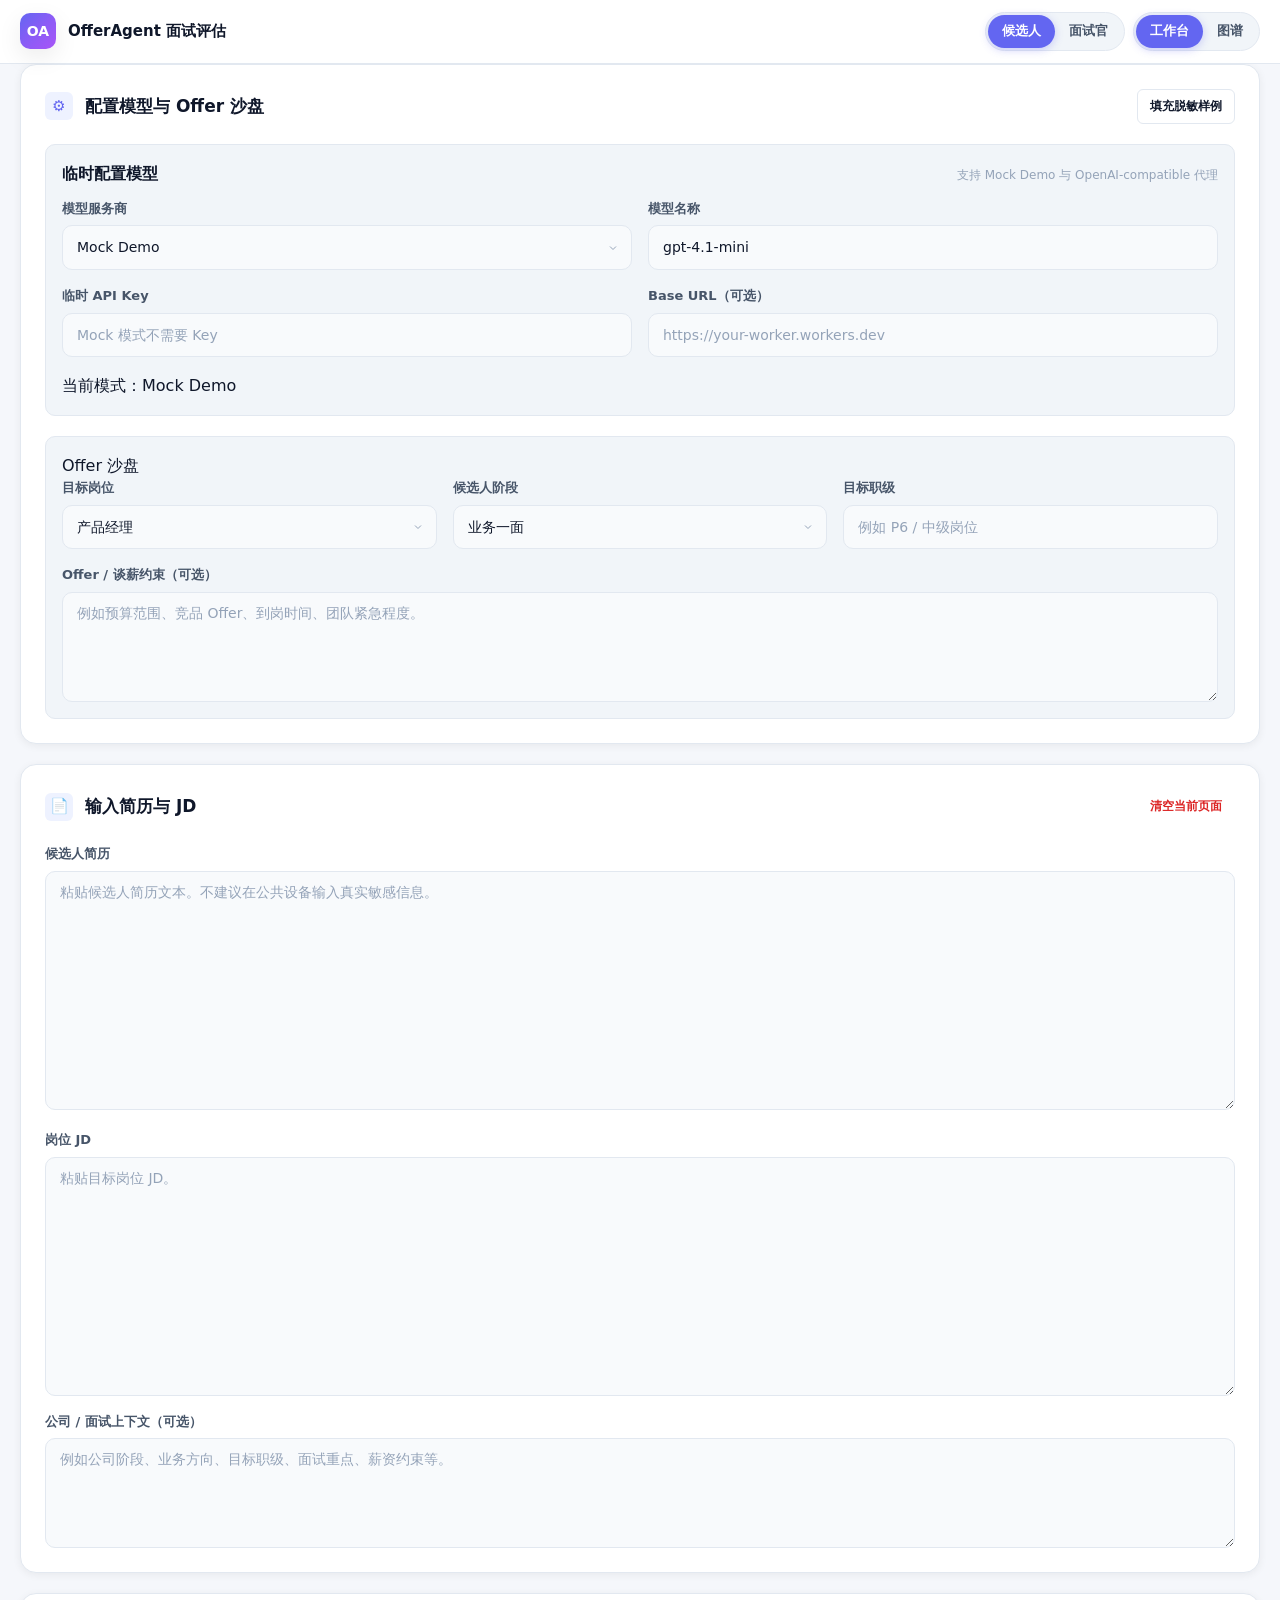
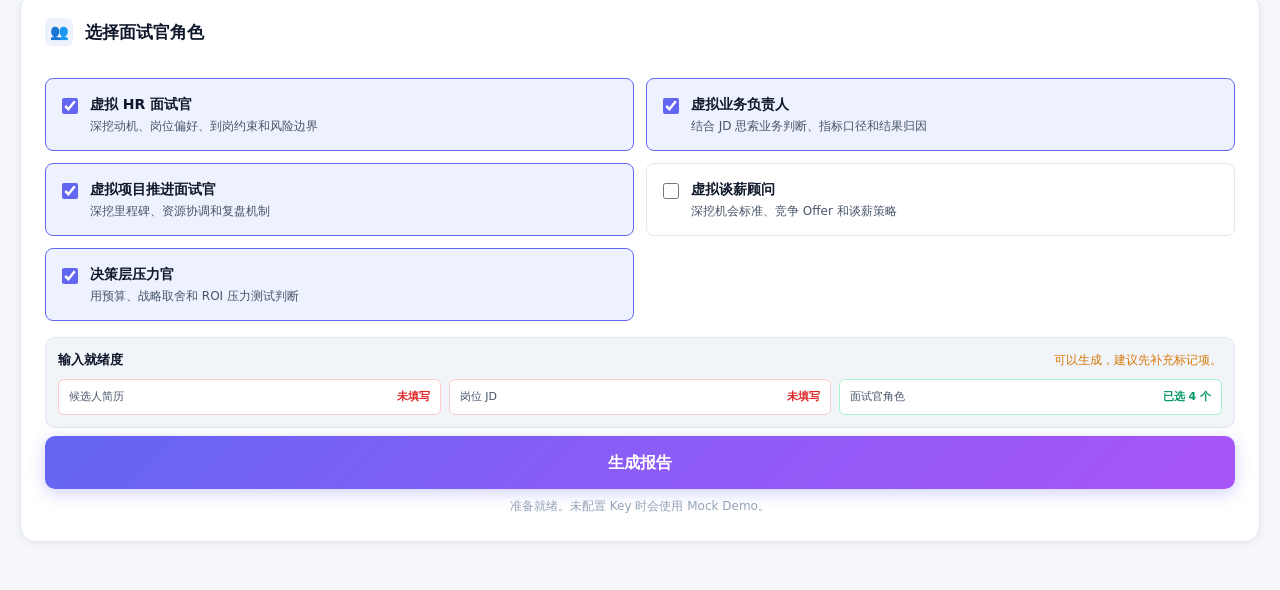
==== commit 74cd399a: "fix: hide language selector by default" ====
--- a/apps/web/index.html
+++ b/apps/web/index.html
@@ -30,7 +30,7 @@
             <button class="active" type="button" data-workspace-view="workbench" aria-selected="true">工作台</button>
             <button type="button" data-workspace-view="graph" aria-selected="false">图谱</button>
           </div>
-          <label class="language-switch" aria-label="语言">
+          <label class="language-switch" aria-label="语言" hidden>
             <select id="language" class="lang-select">
               <option value="zh">中文</option>
               <option value="en">English</option>
@@ -318,6 +318,6 @@
     <script src="./src/assessment-rules.js?v=web-20260710-1"></script>
     <script src="./src/report-content-helpers.js?v=web-20260710-2"></script>
     <script src="./src/evaluation-engine.js?v=web-20260710-1"></script>
-    <script src="./app.js?v=web-20260710-18"></script>
+    <script src="./app.js?v=web-20260710-19"></script>
   </body>
 </html>
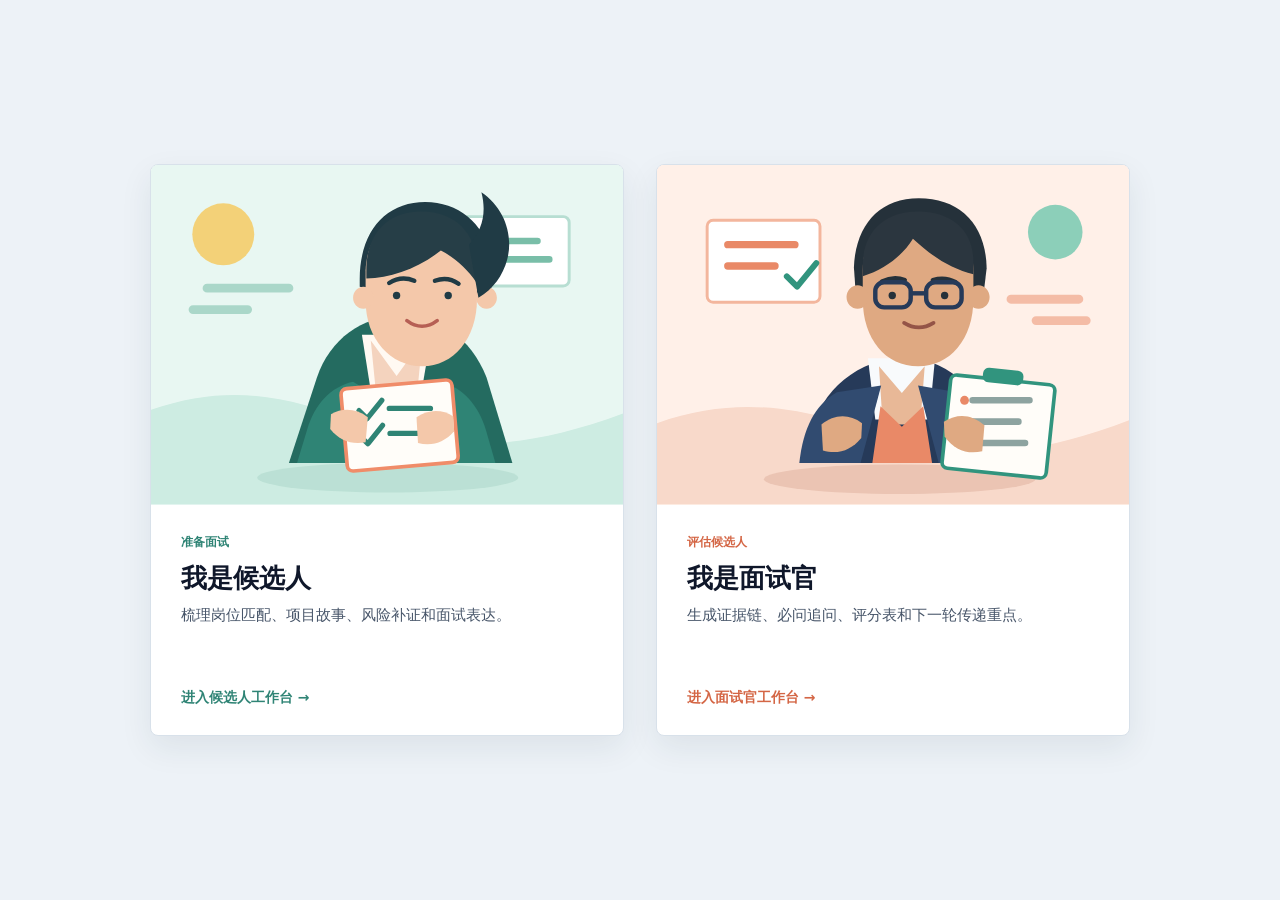
==== commit ac48c3af: "feat: add role-based onboarding and local launcher" ====
--- a/apps/web/index.html
+++ b/apps/web/index.html
@@ -8,9 +8,9 @@
       name="description"
       content="OfferAgent redesigned workspace for candidate preparation, interviewer evaluation, evidence graph, virtual committee, feedback, and offer simulation."
     />
-    <link rel="stylesheet" href="./styles.css?v=web-20260710-4" />
+    <link rel="stylesheet" href="./styles.css?v=web-20260710-8" />
   </head>
-  <body data-page-mode="candidate">
+  <body class="onboarding-active" data-page-mode="candidate">
     <div class="app page view-workbench">
       <header class="header">
         <div class="header-brand brand">
@@ -40,57 +40,49 @@
       </header>
 
       <main class="main-content" id="mainContent">
-        <section class="primary-col config-view" id="configView" aria-label="工作台">
+        <section class="persona-gate" id="personaGate" aria-label="选择使用身份">
+          <div class="persona-gate-inner">
+            <div class="persona-options" role="group" aria-label="选择使用身份">
+              <button class="persona-option" type="button" data-persona-choice="candidate">
+                <span class="persona-illustration" data-persona-illustration="candidate" aria-hidden="true"></span>
+                <span class="persona-option-content">
+                  <span class="persona-option-kicker">准备面试</span>
+                  <strong id="persona-candidate-title">我是候选人</strong>
+                  <small id="persona-candidate-description">梳理岗位匹配、项目故事、风险补证和面试表达。</small>
+                  <span class="persona-option-action">进入候选人工作台 →</span>
+                </span>
+              </button>
+              <button class="persona-option" type="button" data-persona-choice="interviewer">
+                <span class="persona-illustration" data-persona-illustration="interviewer" aria-hidden="true"></span>
+                <span class="persona-option-content">
+                  <span class="persona-option-kicker">评估候选人</span>
+                  <strong id="persona-interviewer-title">我是面试官</strong>
+                  <small id="persona-interviewer-description">生成证据链、必问追问、评分表和下一轮传递重点。</small>
+                  <span class="persona-option-action">进入面试官工作台 →</span>
+                </span>
+              </button>
+            </div>
+          </div>
+        </section>
+
+        <section class="primary-col config-view" id="configView" aria-label="工作台" tabindex="-1" hidden>
           <div class="card config-card" id="step1Card">
             <div class="card-header">
               <div class="card-header-left">
                 <div class="card-step-badge section-icon-badge" aria-hidden="true">⚙</div>
                 <div>
-                  <div class="card-title" id="config-card-title">配置模型与 Offer 沙盘</div>
-                  <div class="card-subtitle" id="config-card-subtitle">选择模型服务，设置岗位目标、阶段和谈薪约束</div>
+                  <div class="card-title" id="config-card-title">设置面试目标</div>
+                  <div class="card-subtitle" id="config-card-subtitle">先完成岗位和阶段设置，模型配置可在高级设置中调整</div>
                 </div>
               </div>
               <button id="mockBtn" class="btn btn-secondary btn-sm" type="button">填充脱敏样例</button>
             </div>
             <div class="card-body">
               <div class="model-sandbox-grid">
-                <section class="sub-card config-panel" aria-label="临时配置模型">
-                  <div class="model-panel-head">
-                    <span id="config-title">临时配置模型</span>
-                    <small id="config-panel-hint">支持 Mock Demo 与 OpenAI-compatible 代理</small>
-                  </div>
-                  <div class="form-row cols-2 compact-fields">
-                    <label class="field">
-                      <span class="field-label">模型服务商</span>
-                      <select class="field-select" id="provider">
-                        <option value="mock">Mock Demo</option>
-                        <option value="openai">OpenAI 官方接口</option>
-                        <option value="deepseek">DeepSeek 官方接口</option>
-                        <option value="qwen">通义千问 / DashScope</option>
-                        <option value="kimi">Kimi / Moonshot</option>
-                        <option value="custom">代理 / 自定义接口</option>
-                      </select>
-                    </label>
-                    <label class="field">
-                      <span class="field-label">模型名称</span>
-                      <input class="field-input" id="model" type="text" value="gpt-4.1-mini" autocomplete="off" />
-                    </label>
-                    <label class="field">
-                      <span class="field-label">临时 API Key</span>
-                      <input class="field-input" id="apiKey" type="password" placeholder="Mock 模式不需要 Key" autocomplete="off" spellcheck="false" />
-                    </label>
-                    <label class="field">
-                      <span class="field-label">Base URL（可选）</span>
-                      <input class="field-input" id="baseUrl" type="url" placeholder="https://your-worker.workers.dev" autocomplete="off" spellcheck="false" />
-                    </label>
-                  </div>
-                  <div class="mode-indicator" id="modelMode">当前模式：Mock Demo</div>
-                </section>
-
                 <section class="sub-card sandbox-panel sub-panel" aria-label="Offer 沙盘">
                   <div class="sub-panel-head">
-                    <span>Offer 沙盘</span>
-                    <small>模拟面试推进、录用风险和谈薪约束</small>
+                    <span>面试目标与 Offer 约束</span>
+                    <small>设置目标岗位、面试阶段和可选的谈薪约束</small>
                   </div>
                   <div class="form-row cols-3 compact-fields">
                     <label class="field">
@@ -121,6 +113,43 @@
                     <textarea class="field-textarea" id="offerConstraints" rows="3" placeholder="例如预算范围、竞品 Offer、到岗时间、团队紧急程度。"></textarea>
                   </label>
                 </section>
+
+                <details class="sub-card config-panel advanced-model-settings" id="advancedModelSettings">
+                  <summary class="advanced-model-summary">
+                    <span class="advanced-model-copy">
+                      <strong id="config-title">高级设置：模型与代理</strong>
+                      <small id="config-panel-hint">默认使用 Mock Demo，无需配置即可体验</small>
+                    </span>
+                    <span class="mode-indicator" id="modelMode">当前模式：Mock Demo</span>
+                  </summary>
+                  <div class="advanced-model-body">
+                    <div class="form-row cols-2 compact-fields">
+                      <label class="field">
+                        <span class="field-label">模型服务商</span>
+                        <select class="field-select" id="provider">
+                          <option value="mock">Mock Demo</option>
+                          <option value="openai">OpenAI 官方接口</option>
+                          <option value="deepseek">DeepSeek 官方接口</option>
+                          <option value="qwen">通义千问 / DashScope</option>
+                          <option value="kimi">Kimi / Moonshot</option>
+                          <option value="custom">代理 / 自定义接口</option>
+                        </select>
+                      </label>
+                      <label class="field">
+                        <span class="field-label">模型名称</span>
+                        <input class="field-input" id="model" type="text" value="gpt-4.1-mini" autocomplete="off" />
+                      </label>
+                      <label class="field">
+                        <span class="field-label">临时 API Key</span>
+                        <input class="field-input" id="apiKey" type="password" placeholder="Mock 模式不需要 Key" autocomplete="off" spellcheck="false" />
+                      </label>
+                      <label class="field">
+                        <span class="field-label">Base URL（可选）</span>
+                        <input class="field-input" id="baseUrl" type="url" placeholder="https://your-worker.workers.dev" autocomplete="off" spellcheck="false" />
+                      </label>
+                    </div>
+                  </div>
+                </details>
               </div>
             </div>
           </div>
@@ -302,7 +331,8 @@
     <script src="./src/skill-registry.js?v=web-20260710-1"></script>
     <script src="./src/run-cache.js?v=web-20260710-2"></script>
     <script src="./src/input-readiness.js?v=web-20260710-1"></script>
-    <script src="./src/i18n.js?v=web-20260710-5"></script>
+    <script src="./src/persona-illustrations.js?v=web-20260710-1"></script>
+    <script src="./src/i18n.js?v=web-20260710-7"></script>
     <script src="./src/localization-mappers.js?v=web-20260710-4"></script>
     <script src="./src/virtual-panel.js?v=web-20260710-2"></script>
     <script src="./src/evidence-graph.js?v=web-20260710-2"></script>
@@ -318,6 +348,6 @@
     <script src="./src/assessment-rules.js?v=web-20260710-1"></script>
     <script src="./src/report-content-helpers.js?v=web-20260710-2"></script>
     <script src="./src/evaluation-engine.js?v=web-20260710-1"></script>
-    <script src="./app.js?v=web-20260710-19"></script>
+    <script src="./app.js?v=web-20260710-23"></script>
   </body>
 </html>
--- a/apps/web/styles.css
+++ b/apps/web/styles.css
@@ -231,6 +231,119 @@
     .primary-col { display: flex; flex-direction: column; gap: var(--space-5); }
     .secondary-col { display: flex; flex-direction: column; gap: var(--space-5); position: sticky; top: 80px; align-self: start; }
     @media (max-width: 1080px) { .secondary-col { position: static; } }
+    .persona-gate[hidden], .config-view[hidden] { display: none !important; }
+    body.onboarding-active {
+      background: #edf2f7;
+    }
+    body.onboarding-active .app {
+      width: 100%;
+      max-width: none;
+      padding: 0;
+    }
+    body.onboarding-active .header {
+      display: none !important;
+    }
+    body.onboarding-active .main-content {
+      display: block;
+      padding: 0;
+    }
+    body.onboarding-active #configView,
+    body.onboarding-active #resultsView,
+    body.onboarding-active #sidebar,
+    body.onboarding-active .secondary-col,
+    body.onboarding-active .audience-switch,
+    body.onboarding-active .view-switch { display: none !important; }
+    .persona-gate {
+      grid-column: 1 / -1;
+      min-height: 100vh;
+      display: grid;
+      place-items: center;
+      padding: clamp(24px, 5vw, 64px);
+    }
+    .persona-gate-inner {
+      width: min(980px, 100%);
+    }
+    .persona-options {
+      display: grid;
+      grid-template-columns: repeat(2, minmax(0, 1fr));
+      gap: clamp(18px, 3vw, 32px);
+    }
+    .persona-option {
+      min-width: 0;
+      min-height: 520px;
+      display: grid;
+      grid-template-rows: minmax(270px, 1fr) auto;
+      padding: 0;
+      overflow: hidden;
+      border: 1px solid #d8e1ea;
+      border-radius: 8px;
+      background: #ffffff;
+      color: var(--text);
+      cursor: pointer;
+      text-align: left;
+      box-shadow: 0 12px 32px rgba(31, 50, 68, 0.08);
+      transition: border-color 0.2s ease, box-shadow 0.2s ease, transform 0.2s ease;
+    }
+    .persona-option:hover,
+    .persona-option:focus-visible {
+      border-color: #2f8475;
+      box-shadow: 0 20px 45px rgba(31, 50, 68, 0.14);
+      outline: none;
+      transform: translateY(-5px);
+    }
+    .persona-option[data-persona-choice="interviewer"]:hover,
+    .persona-option[data-persona-choice="interviewer"]:focus-visible {
+      border-color: #e57f5c;
+    }
+    .persona-illustration {
+      min-height: 270px;
+      display: grid;
+      place-items: center;
+      overflow: hidden;
+      background: #e8f7f2;
+    }
+    .persona-option[data-persona-choice="interviewer"] .persona-illustration {
+      background: #fff0e8;
+    }
+    .persona-illustration svg {
+      width: 100%;
+      height: 100%;
+      object-fit: contain;
+    }
+    .persona-option-content {
+      min-height: 230px;
+      display: flex;
+      flex-direction: column;
+      align-items: flex-start;
+      padding: 28px 30px 26px;
+    }
+    .persona-option-kicker {
+      color: #2f8475;
+      font-size: 12px;
+      font-weight: 900;
+    }
+    .persona-option[data-persona-choice="interviewer"] .persona-option-kicker,
+    .persona-option[data-persona-choice="interviewer"] .persona-option-action {
+      color: #d46645;
+    }
+    .persona-option strong {
+      margin-top: 10px;
+      font-size: 26px;
+      line-height: 1.25;
+    }
+    .persona-option small {
+      margin-top: 9px;
+      color: var(--text-secondary);
+      font-size: 15px;
+      line-height: 1.65;
+    }
+    .persona-option-action {
+      margin-top: auto;
+      padding-top: 22px;
+      color: #2f8475;
+      font-size: 14px;
+      font-weight: 900;
+    }
 
     /* ============= CARDS ============= */
     .card {
@@ -795,7 +908,8 @@
   box-shadow: var(--shadow-md);
 }
 .language-switch { display: inline-flex; align-items: center; }
-.model-sandbox-grid { display: grid; grid-template-columns: minmax(320px, 0.95fr) minmax(380px, 1.05fr); gap: var(--space-5); align-items: stretch; }
+.language-switch[hidden] { display: none !important; }
+.model-sandbox-grid { display: grid; grid-template-columns: minmax(0, 1fr); gap: var(--space-4); align-items: stretch; }
 .model-panel-head {
   display: flex;
   align-items: baseline;
@@ -805,6 +919,43 @@
 }
 .model-panel-head span { font-weight: 800; color: var(--text); }
 .model-panel-head small { color: var(--text-muted); font-size: 12px; text-align: right; }
+.advanced-model-settings { padding: 0; overflow: hidden; }
+.advanced-model-summary {
+  min-height: 64px;
+  display: flex;
+  align-items: center;
+  justify-content: space-between;
+  gap: var(--space-4);
+  padding: var(--space-4);
+  cursor: pointer;
+  list-style: none;
+}
+.advanced-model-summary::-webkit-details-marker { display: none; }
+.advanced-model-summary::after {
+  content: "⌄";
+  color: var(--text-muted);
+  font-size: 18px;
+  font-weight: 900;
+  transition: transform 0.2s ease;
+}
+.advanced-model-settings[open] .advanced-model-summary::after { transform: rotate(180deg); }
+.advanced-model-copy {
+  min-width: 0;
+  display: flex;
+  flex-direction: column;
+  gap: 3px;
+}
+.advanced-model-copy strong { color: var(--text); font-size: 14px; }
+.advanced-model-copy small { color: var(--text-muted); font-size: 12px; }
+.advanced-model-summary .mode-indicator {
+  margin-left: auto;
+  white-space: nowrap;
+}
+.advanced-model-body {
+  padding: 0 var(--space-4) var(--space-4);
+  border-top: 1px solid var(--border);
+}
+.advanced-model-body .form-row { margin-top: var(--space-4); margin-bottom: 0; }
 .sub-card {
   border: 1px solid var(--border);
   border-radius: var(--radius-md);
@@ -1184,6 +1335,37 @@
   flex-wrap: wrap;
   gap: 6px;
 }
+.graph-advanced-filters {
+  display: flex;
+  align-items: center;
+  flex-wrap: wrap;
+  gap: 8px;
+}
+.graph-advanced-select {
+  display: grid;
+  grid-template-columns: auto minmax(118px, 1fr);
+  align-items: center;
+  gap: 6px;
+  color: var(--text-muted);
+  font-size: 11px;
+  font-weight: 800;
+}
+.graph-advanced-select select {
+  min-height: 32px;
+  padding: 5px 28px 5px 9px;
+  border: 1px solid var(--border);
+  border-radius: var(--radius-sm);
+  background: var(--bg-card);
+  color: var(--text);
+  font: inherit;
+  font-size: 11px;
+  font-weight: 800;
+  outline: none;
+}
+.graph-advanced-select select:focus {
+  border-color: var(--accent);
+  box-shadow: 0 0 0 3px var(--accent-soft);
+}
 .graph-search {
   display: grid;
   flex: 0 1 240px;
@@ -1237,6 +1419,24 @@
   border-color: var(--accent);
   background: var(--accent-soft);
   color: var(--accent);
+}
+.graph-decision-filter {
+  min-height: 32px;
+  border: 1px solid var(--border);
+  border-radius: var(--radius-sm);
+  background: var(--bg-card);
+  color: var(--text-secondary);
+  cursor: pointer;
+  font-size: 11px;
+  font-weight: 900;
+  padding: 6px 10px;
+  transition: border-color 0.15s ease, background 0.15s ease, color 0.15s ease;
+}
+.graph-decision-filter.active,
+.graph-decision-filter:hover {
+  border-color: rgba(239, 68, 68, 0.45);
+  background: rgba(239, 68, 68, 0.1);
+  color: var(--danger);
 }
 .evidence-graph-gaps,
 .offer-run-panel,
@@ -1785,6 +1985,50 @@
   gap: 8px;
   align-items: center;
 }
+.panel-filter-shell {
+  display: grid;
+  gap: 8px;
+}
+.panel-chat-filter-row {
+  display: flex;
+  flex-wrap: wrap;
+  gap: 8px;
+}
+.panel-chat-filter {
+  display: grid;
+  grid-template-columns: auto minmax(128px, 1fr);
+  align-items: center;
+  gap: 6px;
+  color: var(--text-muted);
+  font-size: 11px;
+  font-weight: 800;
+}
+.panel-chat-filter-select {
+  min-height: 30px;
+  border: 1px solid var(--border);
+  border-radius: var(--radius-sm);
+  background: var(--bg-card);
+  color: var(--text);
+  font: inherit;
+  font-size: 11px;
+  font-weight: 800;
+  padding: 5px 28px 5px 9px;
+}
+.panel-chat-filter-select:focus {
+  border-color: var(--accent);
+  box-shadow: 0 0 0 3px var(--accent-soft);
+  outline: none;
+}
+.panel-filter-empty {
+  margin: 0;
+  border: 1px dashed var(--border);
+  border-radius: var(--radius-sm);
+  color: var(--text-muted);
+  font-size: 12px;
+  font-weight: 700;
+  padding: 10px 12px;
+  text-align: center;
+}
 .panel-round-filter {
   min-height: 30px;
   border: 1px solid var(--border);
@@ -2296,12 +2540,27 @@
   .skill-grid { grid-template-columns: repeat(2, minmax(0, 1fr)); }
 }
 @media (max-width: 760px) {
+  .persona-gate { min-height: 100vh; padding: 20px; }
+  .persona-options { grid-template-columns: 1fr; }
+  .persona-option {
+    min-height: 0;
+    grid-template-columns: minmax(125px, 38%) minmax(0, 1fr);
+    grid-template-rows: auto;
+  }
+  .persona-illustration { min-height: 250px; }
+  .persona-option-content { min-height: 250px; padding: 24px 22px; }
+  .persona-option strong { font-size: 22px; }
+  .advanced-model-summary { align-items: flex-start; flex-wrap: wrap; }
+  .advanced-model-summary .mode-indicator { margin-left: 0; }
   .form-row.cols-2, .form-row.cols-3, .summary-grid, .offer-scenarios, .feedback-notes-row { grid-template-columns: 1fr; }
   .skill-grid { grid-template-columns: 1fr; }
-  .input-readiness-head, .evidence-graph-toolbar { align-items: stretch; flex-direction: column; }
+  .input-readiness-head, .evidence-graph-toolbar, .graph-advanced-filters { align-items: stretch; flex-direction: column; }
   .input-readiness-head > span, .graph-filter-count { text-align: left; }
   .input-readiness-items { grid-template-columns: 1fr; }
   .graph-search { flex-basis: auto; width: 100%; }
+  .graph-advanced-select { grid-template-columns: 74px 1fr; }
+  .panel-chat-filter-row { flex-direction: column; }
+  .panel-chat-filter { grid-template-columns: 74px 1fr; }
   .tabs { width: 100%; }
   .report, .report-content, .evidence-graph, .virtual-panel-chat-body, .decision-summary { max-height: none; }
 }
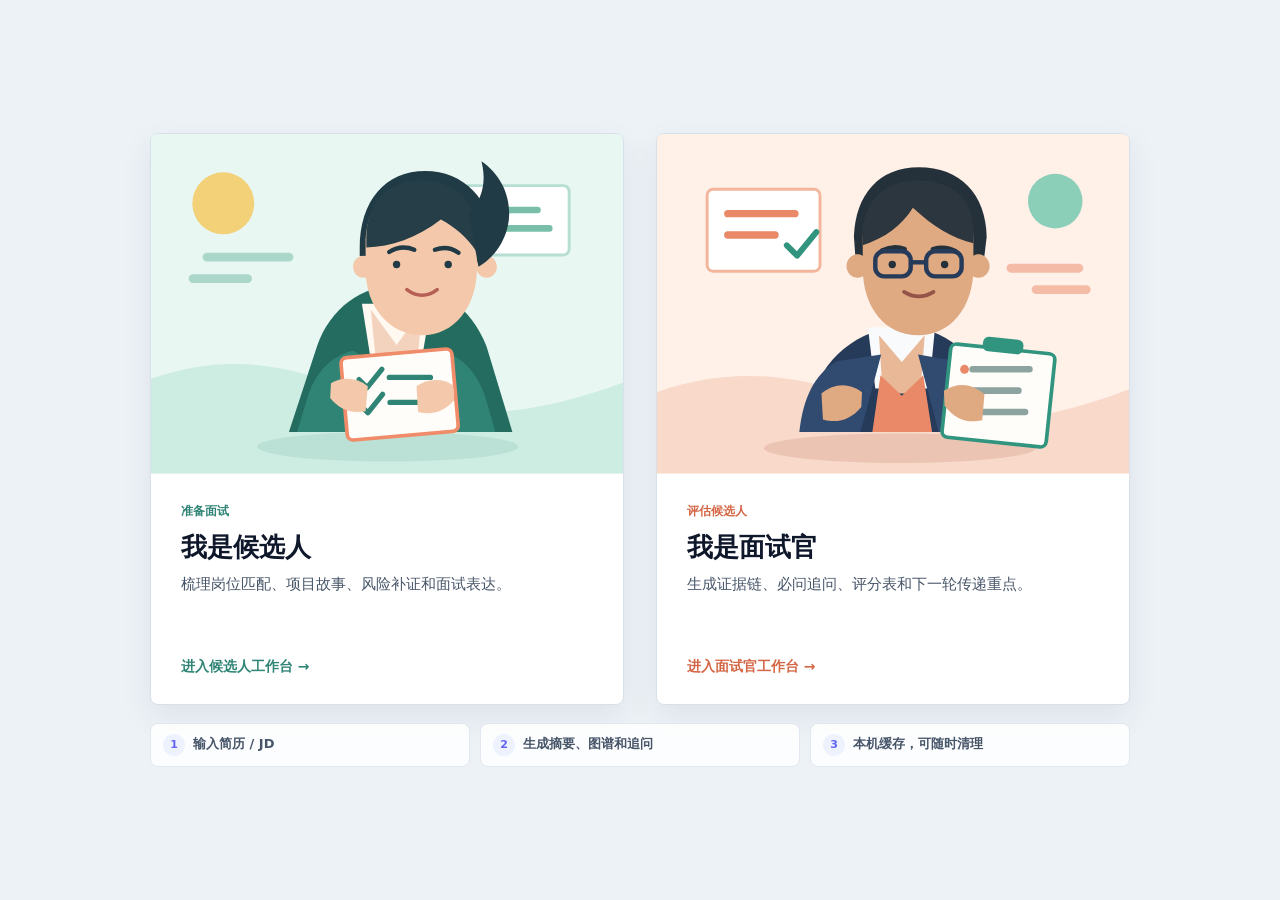
==== commit fa034709: "Enhance product UX and document cache controls" ====
--- a/apps/web/index.html
+++ b/apps/web/index.html
@@ -62,6 +62,11 @@
                 </span>
               </button>
             </div>
+            <div class="persona-guide" aria-label="本地工作流说明">
+              <span><strong>1</strong> 输入简历 / JD</span>
+              <span><strong>2</strong> 生成摘要、图谱和追问</span>
+              <span><strong>3</strong> 本机缓存，可随时清理</span>
+            </div>
           </div>
         </section>
 
@@ -75,8 +80,20 @@
                   <div class="card-subtitle" id="config-card-subtitle">先完成岗位和阶段设置，模型配置可在高级设置中调整</div>
                 </div>
               </div>
-              <button id="mockBtn" class="btn btn-secondary btn-sm" type="button">填充脱敏样例</button>
-            </div>
+              <div class="config-quick-actions">
+                <label class="sample-route-select">
+                  <span>样例路线</span>
+                  <select id="sampleScenario" class="field-select">
+                    <option value="candidate_prep">候选人准备</option>
+                    <option value="interviewer_eval">面试官评估</option>
+                    <option value="offer_negotiation">Offer 谈判</option>
+                  </select>
+                </label>
+                <button id="mockBtn" class="btn btn-secondary btn-sm" type="button">填充脱敏样例</button>
+                <button id="clearCacheBtn" class="btn btn-ghost btn-sm" type="button">清理本机缓存</button>
+              </div>
+            </div>
+            <div id="cacheStatus" class="cache-status" aria-live="polite">本机缓存：运行记录 0 条，反馈记录 0 条</div>
             <div class="card-body">
               <div class="model-sandbox-grid">
                 <section class="sub-card sandbox-panel sub-panel" aria-label="Offer 沙盘">
@@ -277,6 +294,9 @@
                   </div>
                 </div>
                 <div class="top-export-bar summary-export-actions" aria-label="导出报告">
+                  <button id="copySummaryBtn" class="btn btn-secondary btn-sm" type="button" disabled>复制结论</button>
+                  <button id="copyQuestionsBtn" class="btn btn-secondary btn-sm" type="button" disabled>复制追问</button>
+                  <button id="copyPrepBtn" class="btn btn-secondary btn-sm" type="button" disabled>复制准备清单</button>
                   <button id="downloadMdBtn" class="btn btn-secondary btn-sm" type="button" disabled hidden>导出候选人报告</button>
                   <button id="downloadInterviewerBtn" class="btn btn-secondary btn-sm" type="button" disabled hidden>导出面试官报告</button>
                   <button id="downloadOfferBtn" class="btn btn-secondary btn-sm" type="button" disabled hidden>导出 Offer 推演</button>
@@ -307,7 +327,7 @@
                   <div class="card-title" id="feedback-title">人工反馈</div>
                 </div>
               </div>
-              <span class="badge badge-warn run-badge">仅当前页面有效</span>
+              <span class="badge badge-warn run-badge">本机浏览器保存</span>
             </div>
             <div class="feedback-form">
               <div class="form-row cols-2 compact-fields">
--- a/apps/web/styles.css
+++ b/apps/web/styles.css
@@ -344,6 +344,37 @@
       font-size: 14px;
       font-weight: 900;
     }
+    .persona-guide {
+      display: grid;
+      grid-template-columns: repeat(3, minmax(0, 1fr));
+      gap: 10px;
+      margin-top: 18px;
+      color: var(--text-secondary);
+      font-size: 13px;
+      font-weight: 800;
+    }
+    .persona-guide span {
+      min-width: 0;
+      display: flex;
+      align-items: center;
+      gap: 8px;
+      padding: 10px 12px;
+      border: 1px solid var(--border);
+      border-radius: 8px;
+      background: rgba(255, 255, 255, 0.86);
+    }
+    .persona-guide strong {
+      display: inline-flex;
+      width: 22px;
+      height: 22px;
+      align-items: center;
+      justify-content: center;
+      border-radius: 999px;
+      background: var(--accent-soft);
+      color: var(--accent);
+      font-size: 11px;
+      flex: 0 0 auto;
+    }
 
     /* ============= CARDS ============= */
     .card {
@@ -520,6 +551,67 @@
     .decision-summary .summary-card.good strong { color: var(--success); }
     .decision-summary .summary-card.warn strong { color: var(--warn); }
     .decision-summary .summary-card.info strong { color: var(--accent); }
+    .decision-action-board {
+      display: grid;
+      gap: 12px;
+      padding: 14px;
+      border: 1px solid var(--border);
+      border-radius: 8px;
+      background: var(--bg-subtle);
+    }
+    .decision-action-board-head {
+      display: flex;
+      align-items: baseline;
+      justify-content: space-between;
+      gap: 12px;
+    }
+    .decision-action-board-head h4 {
+      margin: 0;
+      color: var(--text);
+      font-size: 14px;
+      font-weight: 900;
+    }
+    .decision-action-board-head strong {
+      font-size: 13px;
+      text-align: right;
+    }
+    .decision-action-grid {
+      display: grid;
+      grid-template-columns: repeat(4, minmax(0, 1fr));
+      gap: 10px;
+    }
+    .decision-action-column {
+      min-width: 0;
+      padding: 11px;
+      border: 1px solid var(--border);
+      border-radius: 8px;
+      background: var(--bg-card);
+    }
+    .decision-action-column span {
+      display: block;
+      margin-bottom: 7px;
+      color: var(--text-muted);
+      font-size: 11px;
+      font-weight: 900;
+      text-transform: uppercase;
+    }
+    .decision-action-column ul {
+      display: grid;
+      gap: 6px;
+      margin: 0;
+      padding-left: 16px;
+      color: var(--text);
+      font-size: 12px;
+      line-height: 1.55;
+    }
+    .decision-action-column.action-risk {
+      border-color: #fecaca;
+      background: #fff7f5;
+    }
+    .decision-action-column.action-question {
+      border-color: #bfdbfe;
+      background: #f8fbff;
+    }
     .decision-summary-section {
       display: grid;
       gap: var(--space-3);
@@ -898,6 +990,33 @@
   padding-inline: 12px;
   white-space: nowrap;
 }
+.config-quick-actions {
+  display: flex;
+  align-items: center;
+  justify-content: flex-end;
+  flex-wrap: wrap;
+  gap: 8px;
+}
+.sample-route-select {
+  display: inline-grid;
+  grid-template-columns: auto minmax(132px, 1fr);
+  align-items: center;
+  gap: 6px;
+  color: var(--text-muted);
+  font-size: 11px;
+  font-weight: 800;
+}
+.sample-route-select .field-select {
+  min-height: 30px;
+  padding: 5px 28px 5px 9px;
+  font-size: 12px;
+}
+.cache-status {
+  margin: -8px 0 16px 40px;
+  color: var(--text-muted);
+  font-size: 12px;
+  font-weight: 700;
+}
 .header-brand.brand { min-width: 260px; }
 .header-logo.brand-mark {
   width: 36px;
@@ -1366,6 +1485,26 @@
   border-color: var(--accent);
   box-shadow: 0 0 0 3px var(--accent-soft);
 }
+.graph-decision-explainer {
+  display: grid;
+  gap: 4px;
+  padding: 10px 12px;
+  border: 1px solid var(--border);
+  border-radius: 8px;
+  background: var(--bg-subtle);
+  color: var(--text-secondary);
+  font-size: 12px;
+  line-height: 1.55;
+}
+.graph-decision-explainer strong {
+  color: var(--text);
+  font-size: 12px;
+  font-weight: 900;
+}
+.graph-decision-explainer.active {
+  border-color: #fbbf24;
+  background: #fffbeb;
+}
 .graph-search {
   display: grid;
   flex: 0 1 240px;
@@ -2538,10 +2677,12 @@
   .secondary-col { position: static; max-height: none; overflow: visible; }
   .model-sandbox-grid, .resume-jd-grid { grid-template-columns: 1fr; }
   .skill-grid { grid-template-columns: repeat(2, minmax(0, 1fr)); }
+  .decision-action-grid { grid-template-columns: repeat(2, minmax(0, 1fr)); }
 }
 @media (max-width: 760px) {
   .persona-gate { min-height: 100vh; padding: 20px; }
   .persona-options { grid-template-columns: 1fr; }
+  .persona-guide { grid-template-columns: 1fr; }
   .persona-option {
     min-height: 0;
     grid-template-columns: minmax(125px, 38%) minmax(0, 1fr);
@@ -2550,9 +2691,15 @@
   .persona-illustration { min-height: 250px; }
   .persona-option-content { min-height: 250px; padding: 24px 22px; }
   .persona-option strong { font-size: 22px; }
+  .config-quick-actions { justify-content: flex-start; width: 100%; }
+  .sample-route-select { grid-template-columns: 74px minmax(0, 1fr); width: 100%; }
+  .cache-status { margin-left: 0; }
+  .summary-export-actions { justify-content: flex-start; flex-wrap: wrap; width: 100%; }
   .advanced-model-summary { align-items: flex-start; flex-wrap: wrap; }
   .advanced-model-summary .mode-indicator { margin-left: 0; }
   .form-row.cols-2, .form-row.cols-3, .summary-grid, .offer-scenarios, .feedback-notes-row { grid-template-columns: 1fr; }
+  .decision-action-board-head { align-items: flex-start; flex-direction: column; }
+  .decision-action-grid { grid-template-columns: 1fr; }
   .skill-grid { grid-template-columns: 1fr; }
   .input-readiness-head, .evidence-graph-toolbar, .graph-advanced-filters { align-items: stretch; flex-direction: column; }
   .input-readiness-head > span, .graph-filter-count { text-align: left; }
